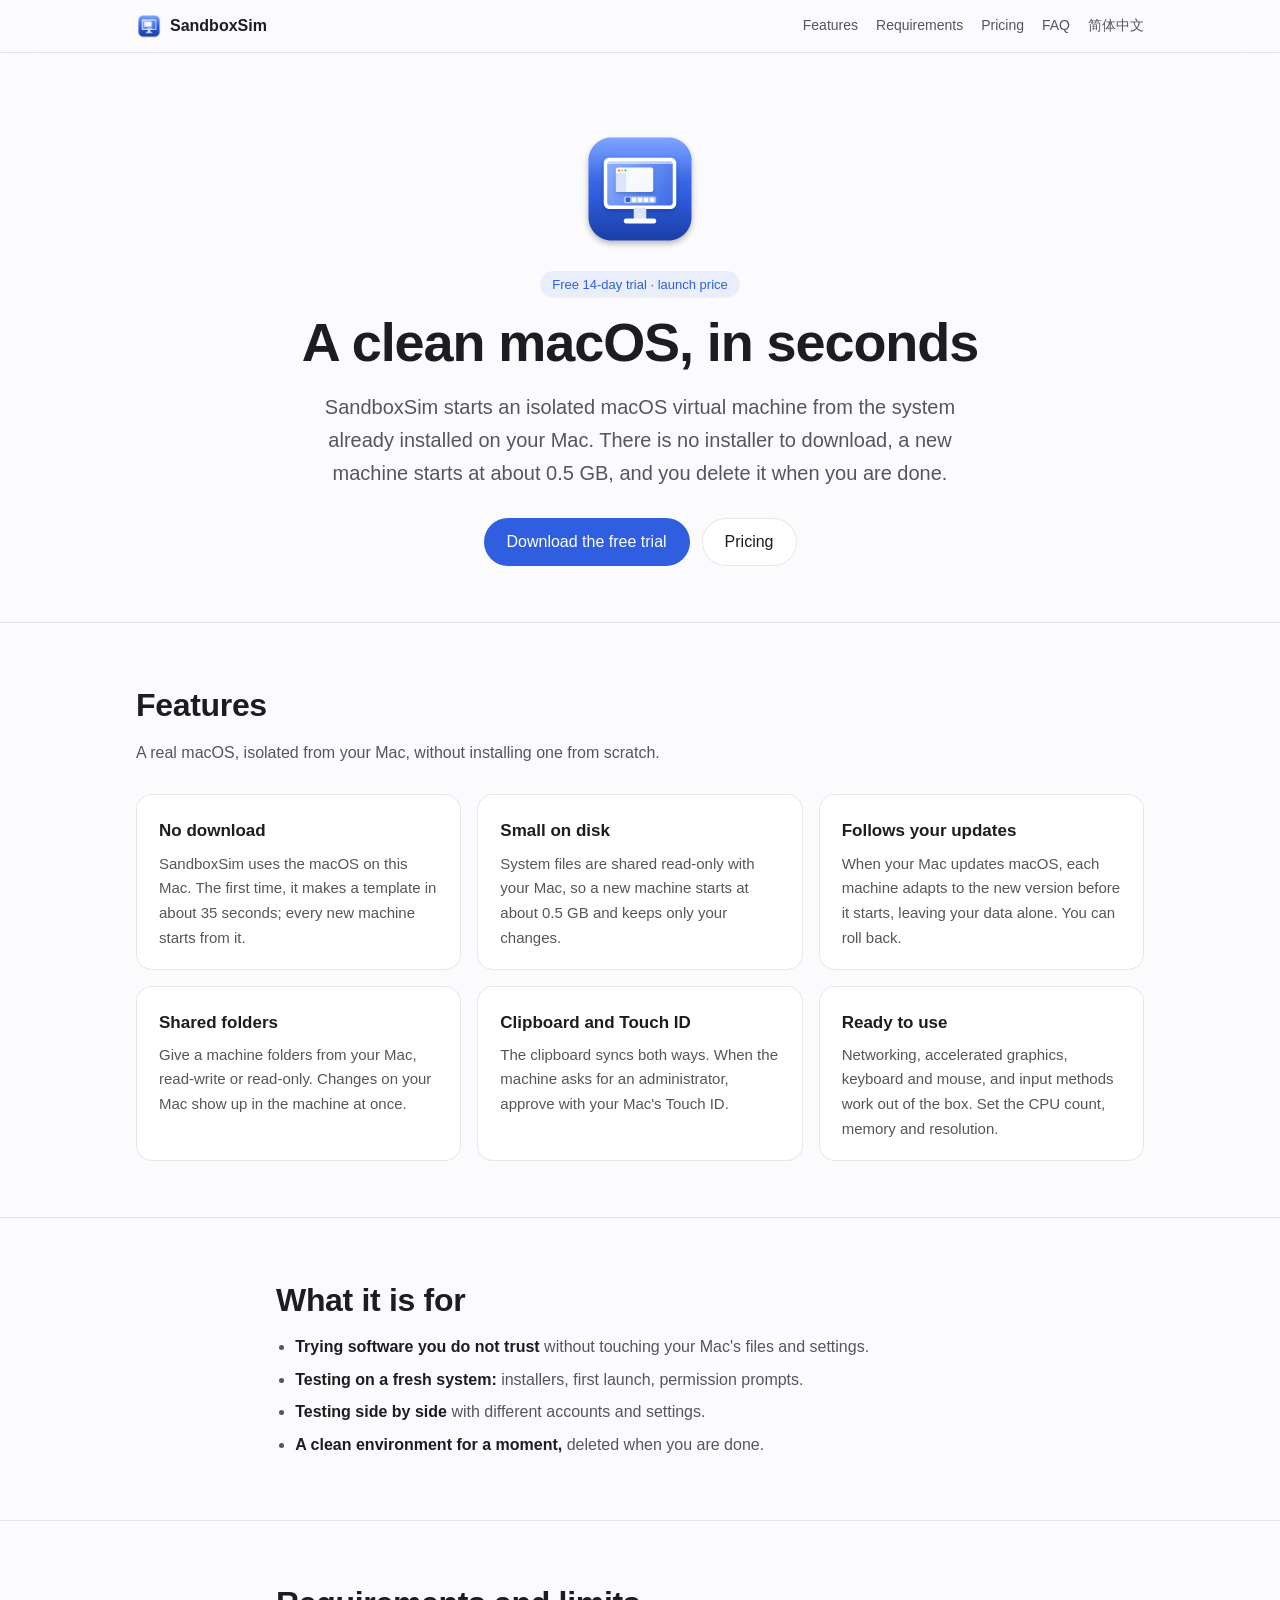
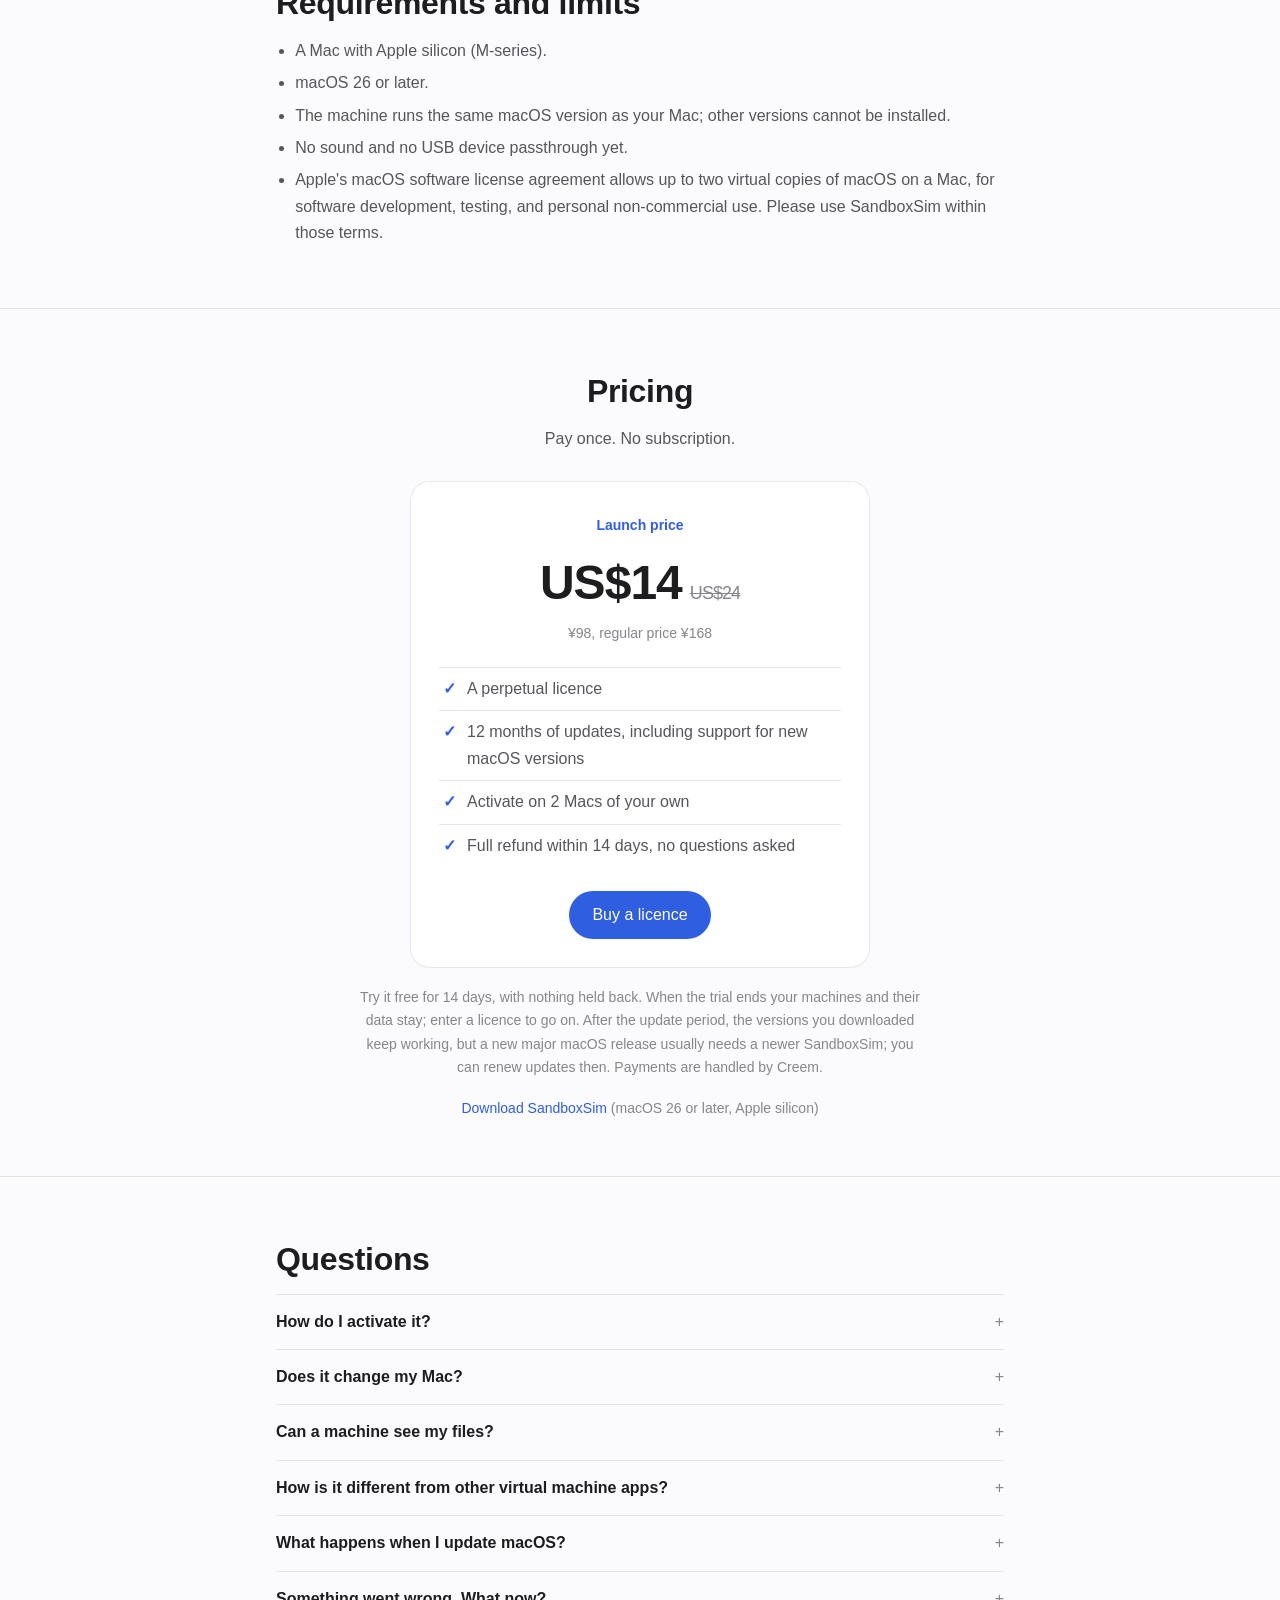
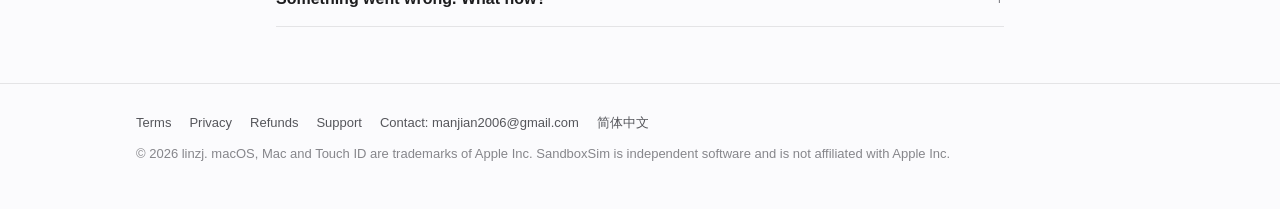
==== en/index.html @ d7f859c6 "Offer the download and the purchase: a 14-day trial, then a licence from Creem" ====
<!doctype html>
<html lang="en">
<head>
<meta charset="utf-8">
<meta name="viewport" content="width=device-width, initial-scale=1">
<title>SandboxSim: a clean macOS in seconds</title>
<meta name="description" content="SandboxSim starts an isolated macOS virtual machine from the system already installed on your Mac. No installer to download; a new machine starts at about 0.5 GB.">
<link rel="icon" href="../favicon.png">
<link rel="alternate" hreflang="zh-Hans" href="../">
<link rel="stylesheet" href="../style.css">
</head>
<body>
<header class="bar">
  <div class="wrap">
    <a class="brand" href="./"><img src="../icon.png" alt="">SandboxSim</a>
    <nav>
      <a class="opt" href="#features">Features</a>
      <a class="opt" href="#requirements">Requirements</a>
      <a href="#pricing">Pricing</a>
      <a class="opt" href="#faq">FAQ</a>
      <a href="../" lang="zh-Hans">简体中文</a>
    </nav>
  </div>
</header>

<main>
<section class="hero wrap">
  <img src="../icon.png" alt="SandboxSim icon">
  <div class="badge">Free 14-day trial · launch price</div>
  <h1>A clean macOS, in seconds</h1>
  <p class="lead">SandboxSim starts an isolated macOS virtual machine from the system already installed on your Mac. There is no installer to download, a new machine starts at about 0.5 GB, and you delete it when you are done.</p>
  <div class="actions">
    <a class="btn primary" href="https://github.com/linzj/sandboxsim-site/releases/latest/download/SandboxSim.dmg">Download the free trial</a>
    <a class="btn ghost" href="#pricing">Pricing</a>
  </div>
</section>

<section class="block" id="features">
  <div class="wrap">
    <h2>Features</h2>
    <p class="sub">A real macOS, isolated from your Mac, without installing one from scratch.</p>
    <div class="grid">
      <div class="card"><h3>No download</h3><p>SandboxSim uses the macOS on this Mac. The first time, it makes a template in about 35 seconds; every new machine starts from it.</p></div>
      <div class="card"><h3>Small on disk</h3><p>System files are shared read-only with your Mac, so a new machine starts at about 0.5 GB and keeps only your changes.</p></div>
      <div class="card"><h3>Follows your updates</h3><p>When your Mac updates macOS, each machine adapts to the new version before it starts, leaving your data alone. You can roll back.</p></div>
      <div class="card"><h3>Shared folders</h3><p>Give a machine folders from your Mac, read-write or read-only. Changes on your Mac show up in the machine at once.</p></div>
      <div class="card"><h3>Clipboard and Touch ID</h3><p>The clipboard syncs both ways. When the machine asks for an administrator, approve with your Mac's Touch ID.</p></div>
      <div class="card"><h3>Ready to use</h3><p>Networking, accelerated graphics, keyboard and mouse, and input methods work out of the box. Set the CPU count, memory and resolution.</p></div>
    </div>
  </div>
</section>

<section class="block" id="uses">
  <div class="wrap narrow">
    <h2>What it is for</h2>
    <ul class="list">
      <li><strong>Trying software you do not trust</strong> without touching your Mac's files and settings.</li>
      <li><strong>Testing on a fresh system:</strong> installers, first launch, permission prompts.</li>
      <li><strong>Testing side by side</strong> with different accounts and settings.</li>
      <li><strong>A clean environment for a moment,</strong> deleted when you are done.</li>
    </ul>
  </div>
</section>

<section class="block" id="requirements">
  <div class="wrap narrow">
    <h2>Requirements and limits</h2>
    <ul class="list">
      <li>A Mac with Apple silicon (M-series).</li>
      <li>macOS 26 or later.</li>
      <li>The machine runs the same macOS version as your Mac; other versions cannot be installed.</li>
      <li>No sound and no USB device passthrough yet.</li>
      <li>Apple's macOS software license agreement allows up to two virtual copies of macOS on a Mac, for software development, testing, and personal non-commercial use. Please use SandboxSim within those terms.</li>
    </ul>
  </div>
</section>

<section class="block" id="pricing">
  <div class="wrap">
    <h2 style="text-align:center">Pricing</h2>
    <p class="sub" style="text-align:center">Pay once. No subscription.</p>
    <div class="price">
      <div class="tag">Launch price</div>
      <p class="amount">US$14<small>US$24</small></p>
      <p class="usd">¥98, regular price ¥168</p>
      <ul>
        <li>A perpetual licence</li>
        <li>12 months of updates, including support for new macOS versions</li>
        <li>Activate on 2 Macs of your own</li>
        <li>Full refund within 14 days, no questions asked</li>
      </ul>
      <a class="btn primary" href="https://www.creem.io/payment/prod_3l0ROLrQxDB8KigCL8UmXV">Buy a licence</a>
    </div>
    <p class="fine">Try it free for 14 days, with nothing held back. When the trial ends your machines and their data stay; enter a licence to go on. After the update period, the versions you downloaded keep working, but a new major macOS release usually needs a newer SandboxSim; you can renew updates then. Payments are handled by Creem.</p>
    <p class="fine"><a href="https://github.com/linzj/sandboxsim-site/releases/latest/download/SandboxSim.dmg">Download SandboxSim</a> (macOS 26 or later, Apple silicon)</p>
  </div>
</section>

<section class="block" id="faq">
  <div class="wrap narrow">
    <h2>Questions</h2>
    <details>
      <summary>How do I activate it?</summary>
      <p>After you pay, the order page and the confirmation email show your licence key. In SandboxSim, choose SandboxSim › 许可证… (Licence), paste the key and click 激活 (Activate). Activation needs the internet once; after that it works offline. A licence activates on 2 Macs of your own; to move it, click 停用这台 Mac (Deactivate this Mac) on the old one.</p>
    </details>
    <details>
      <summary>Does it change my Mac?</summary>
      <p>No. SandboxSim does not modify the system on your Mac and does not ask for an administrator password. Machines live in ~/Library/Application Support/SandboxSim; deleting a machine deletes its files.</p>
    </details>
    <details>
      <summary>Can a machine see my files?</summary>
      <p>No, unless you share a folder with it in its settings. A shared folder can be read-only.</p>
    </details>
    <details>
      <summary>How is it different from other virtual machine apps?</summary>
      <p>A usual macOS virtual machine downloads an installer of more than 10 GB and installs a whole system, tens of GB per machine. SandboxSim reuses your Mac's system, so a machine is ready in seconds and small enough to make and throw away often. The trade-off: it runs only the macOS version your Mac runs.</p>
    </details>
    <details>
      <summary>What happens when I update macOS?</summary>
      <p>Before a machine first starts on the new version, SandboxSim adapts it, without touching your data inside; you can roll back in its settings. A new major macOS release may need an update of SandboxSim first.</p>
    </details>
    <details>
      <summary>Something went wrong. What now?</summary>
      <p>Export a diagnostics report from the app and <a href="https://github.com/linzj/sandboxsim-site/issues">open an issue on GitHub</a>, or write to <a href="mailto:manjian2006@gmail.com">manjian2006@gmail.com</a>, with the report, your Mac model and macOS version. The report is made only when you export it, and you decide whether to send it. For orders and refunds, write rather than post in a public issue.</p>
    </details>
  </div>
</section>
</main>

<footer>
  <div class="wrap">
    <div class="links">
      <a href="../terms.html#en">Terms</a>
      <a href="../privacy.html#en">Privacy</a>
      <a href="../refund.html#en">Refunds</a>
      <a href="https://github.com/linzj/sandboxsim-site/issues">Support</a>
      <a href="mailto:manjian2006@gmail.com">Contact: manjian2006@gmail.com</a>
      <a href="../" lang="zh-Hans">简体中文</a>
    </div>
    <p>© 2026 linzj. macOS, Mac and Touch ID are trademarks of Apple Inc. SandboxSim is independent software and is not affiliated with Apple Inc.</p>
  </div>
</footer>
</body>
</html>
---- style.css ----
:root {
  --brand: #2f5fe0;
  --brand-ink: #ffffff;
  --bg: #fbfbfd;
  --surface: #ffffff;
  --ink: #1d1d1f;
  --ink-2: #55565b;
  --ink-3: #86868b;
  --rule: rgba(0, 0, 0, 0.09);
  --tint: rgba(47, 95, 224, 0.08);
  color-scheme: light;
}
@media (prefers-color-scheme: dark) {
  :root {
    --brand: #6c8fff;
    --brand-ink: #0b1430;
    --bg: #101114;
    --surface: #1a1b1f;
    --ink: #f2f2f5;
    --ink-2: #b4b5bb;
    --ink-3: #85868c;
    --rule: rgba(255, 255, 255, 0.1);
    --tint: rgba(108, 143, 255, 0.12);
    color-scheme: dark;
  }
}

* { box-sizing: border-box; }
html { -webkit-text-size-adjust: 100%; }
body {
  margin: 0;
  background: var(--bg);
  color: var(--ink);
  font: 16px/1.65 -apple-system, BlinkMacSystemFont, "SF Pro Text", "PingFang SC", "Hiragino Sans GB", "Noto Sans SC", "Segoe UI", sans-serif;
}
a { color: var(--brand); text-decoration: none; }
a:hover { text-decoration: underline; }
.wrap { max-width: 1040px; margin: 0 auto; padding: 0 16px; }
.narrow { max-width: 760px; }

/* Top bar */
.bar { position: sticky; top: 0; z-index: 10; background: color-mix(in srgb, var(--bg) 82%, transparent); backdrop-filter: saturate(180%) blur(16px); -webkit-backdrop-filter: saturate(180%) blur(16px); border-bottom: 1px solid var(--rule); }
.bar .wrap { display: flex; align-items: center; gap: 20px; height: 52px; }
.brand { display: flex; align-items: center; gap: 8px; color: var(--ink); font-weight: 600; }
.brand img { width: 26px; height: 26px; }
.bar nav { margin-left: auto; display: flex; gap: 18px; font-size: 14px; }
.bar nav a { color: var(--ink-2); }
@media (max-width: 560px) { .bar nav .opt { display: none; } }

/* Hero */
.hero { text-align: center; padding: 72px 0 56px; }
.hero img { display: block; width: 128px; height: 128px; margin: 0 auto; }
.badge { display: inline-block; margin: 18px 0 0; padding: 3px 12px; border-radius: 999px; background: var(--tint); color: var(--brand); font-size: 13px; font-weight: 500; }
.hero h1 { margin: 14px 0 0; font-size: clamp(32px, 6vw, 54px); line-height: 1.12; letter-spacing: -0.02em; }
.lead { max-width: 640px; margin: 18px auto 0; font-size: clamp(17px, 2.2vw, 20px); color: var(--ink-2); }
.actions { display: flex; justify-content: center; gap: 12px; flex-wrap: wrap; margin-top: 28px; }
.btn { display: inline-block; padding: 10px 22px; border-radius: 999px; font-size: 16px; font-weight: 500; border: 1px solid transparent; }
.btn:hover { text-decoration: none; }
.btn.primary { background: var(--brand); color: var(--brand-ink); }
.btn.ghost { border-color: var(--rule); color: var(--ink); background: var(--surface); }
.btn[aria-disabled="true"] { opacity: 0.55; cursor: default; }

/* Sections */
section.block { padding: 56px 0; border-top: 1px solid var(--rule); }
section.block h2 { margin: 0 0 8px; font-size: clamp(24px, 3.6vw, 32px); letter-spacing: -0.01em; }
.sub { margin: 0 0 28px; color: var(--ink-2); }
.grid { display: grid; grid-template-columns: repeat(auto-fit, minmax(min(280px, 100%), 1fr)); gap: 16px; }
.card { background: var(--surface); border: 1px solid var(--rule); border-radius: 16px; padding: 22px 22px 18px; }
.card h3 { margin: 0 0 6px; font-size: 17px; }
.card p { margin: 0; color: var(--ink-2); font-size: 15px; }
.list { margin: 0; padding-left: 1.2em; color: var(--ink-2); }
.list li { margin: 6px 0; }
.list strong { color: var(--ink); font-weight: 600; }

/* Pricing */
.price { max-width: 460px; margin: 0 auto; text-align: center; background: var(--surface); border: 1px solid var(--rule); border-radius: 20px; padding: 32px 28px 28px; }
.price .tag { color: var(--brand); font-weight: 600; font-size: 14px; }
.price .amount { margin: 6px 0 0; font-size: 48px; font-weight: 700; letter-spacing: -0.02em; }
.price .amount small { font-size: 18px; font-weight: 500; color: var(--ink-3); text-decoration: line-through; margin-left: 8px; }
.price .usd { margin: 0; color: var(--ink-3); font-size: 14px; }
.price ul { text-align: left; margin: 22px 0 24px; padding: 0; list-style: none; }
.price li { padding: 8px 0 8px 28px; border-top: 1px solid var(--rule); position: relative; color: var(--ink-2); }
.price li::before { content: "✓"; position: absolute; left: 4px; color: var(--brand); font-weight: 700; }
.fine { max-width: 560px; margin: 18px auto 0; text-align: center; font-size: 14px; color: var(--ink-3); }

/* FAQ */
details { border-bottom: 1px solid var(--rule); padding: 14px 0; }
details:first-of-type { border-top: 1px solid var(--rule); }
summary { cursor: pointer; font-weight: 600; list-style: none; }
summary::-webkit-details-marker { display: none; }
summary::after { content: "+"; float: right; color: var(--ink-3); font-weight: 400; }
details[open] summary::after { content: "−"; }
details p { margin: 10px 0 0; color: var(--ink-2); }

/* Legal pages */
.doc { padding-top: 48px; padding-bottom: 64px; }
.doc h1 { font-size: clamp(28px, 4.4vw, 38px); margin: 0 0 4px; letter-spacing: -0.01em; }
.doc .meta { color: var(--ink-3); font-size: 14px; margin: 0 0 8px; }
.doc .switch { font-size: 14px; margin: 0 0 32px; }
.doc h2 { font-size: 20px; margin: 32px 0 8px; }
.doc p, .doc li { color: var(--ink-2); }
.doc .lang + .lang { margin-top: 64px; padding-top: 32px; border-top: 1px solid var(--rule); }

/* Footer */
footer { border-top: 1px solid var(--rule); padding: 28px 0 40px; font-size: 13px; color: var(--ink-3); }
footer .links { display: flex; flex-wrap: wrap; gap: 8px 18px; margin-bottom: 10px; }
footer .links a { color: var(--ink-2); }
footer p { margin: 4px 0; }
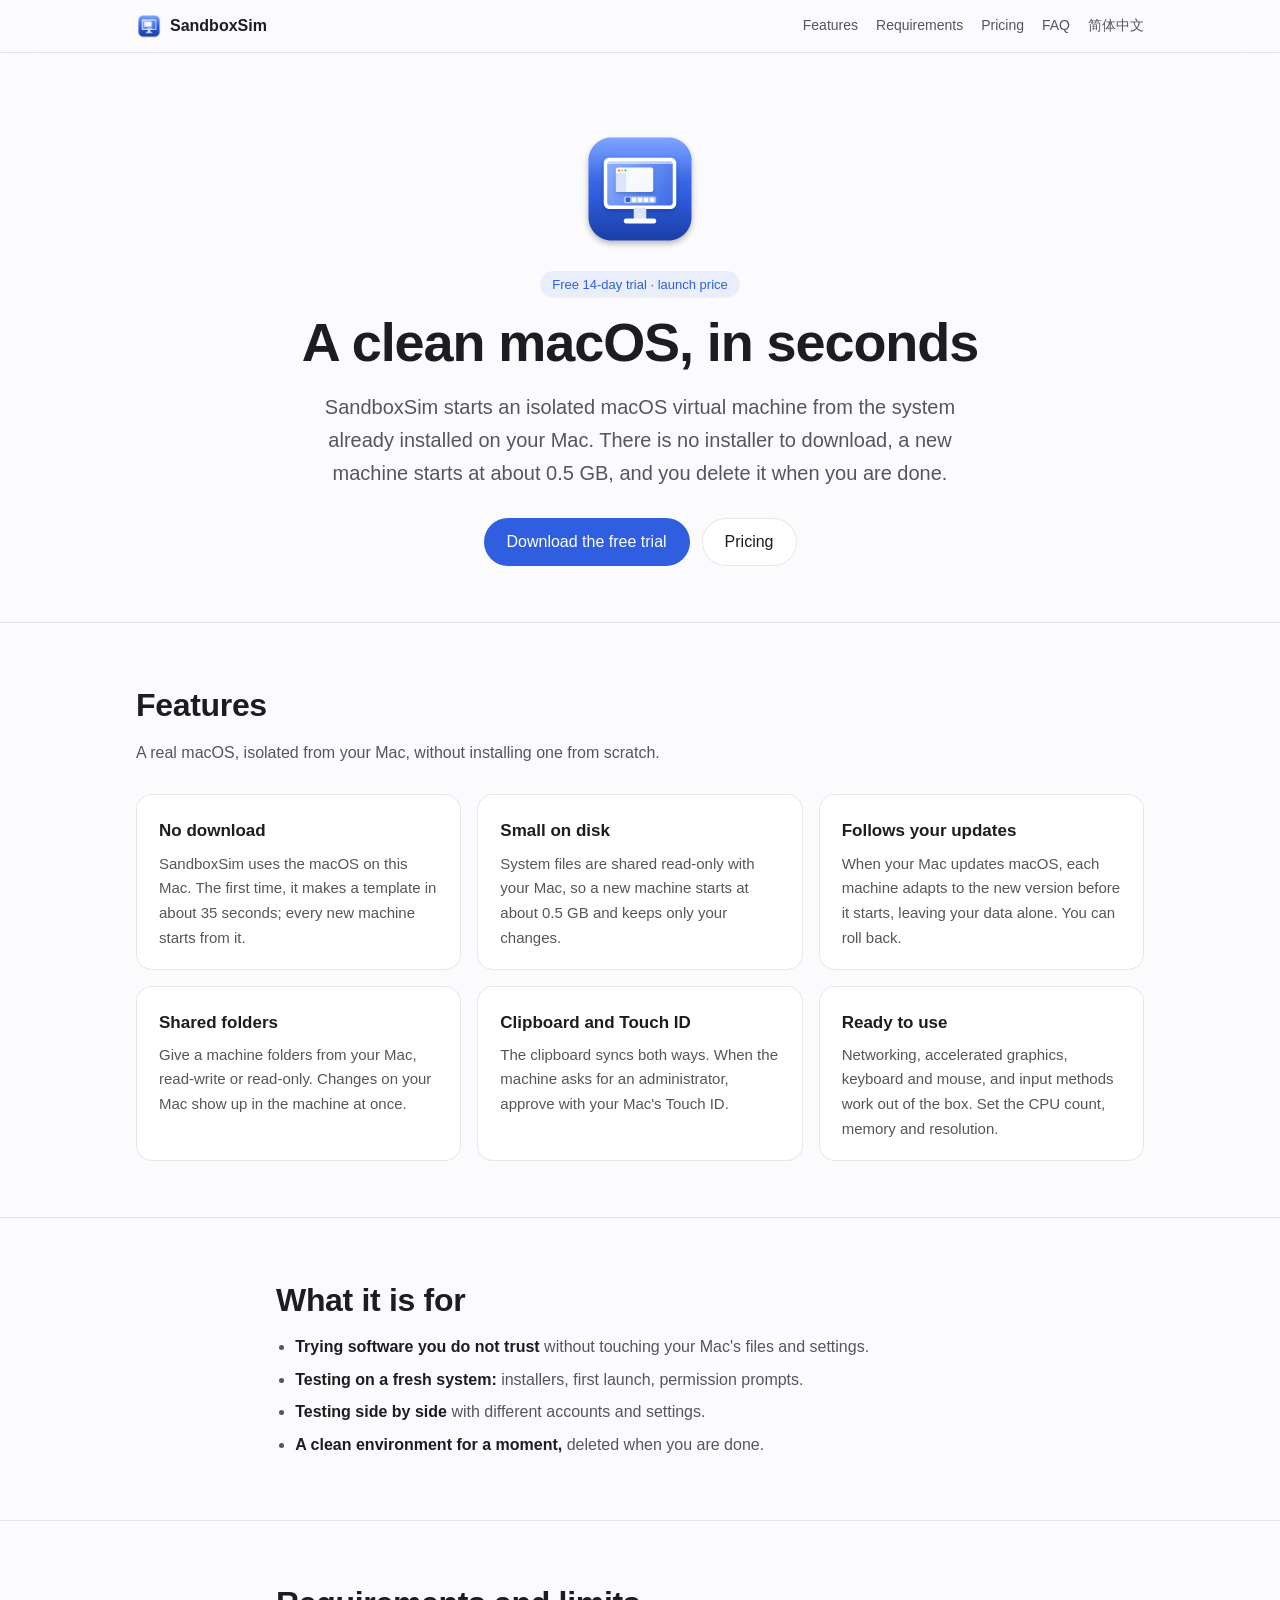
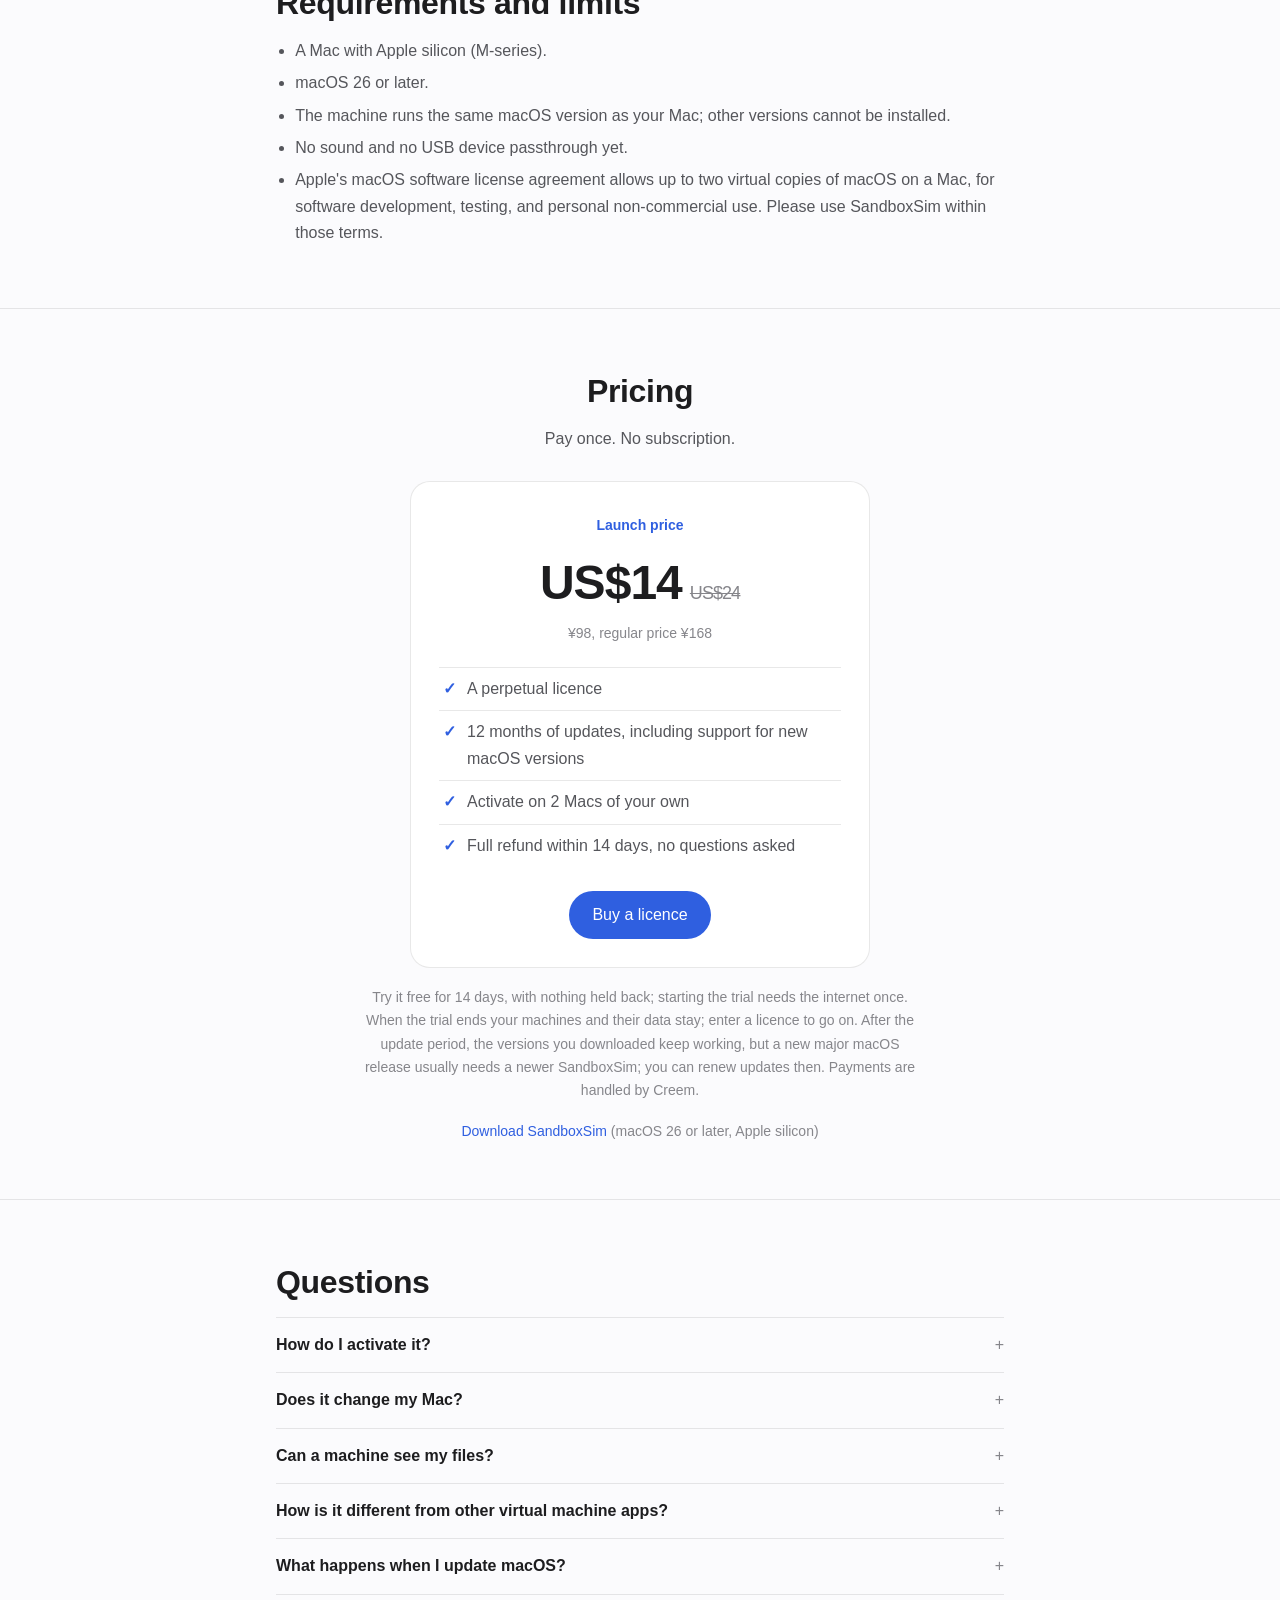
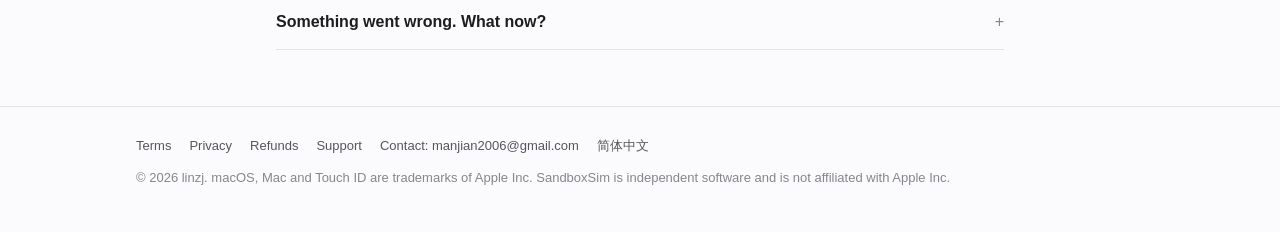
==== commit 6dd82d94: "The trial registers once, and licences are checked daily, offline for up to 7 days" ====
--- a/en/index.html
+++ b/en/index.html
@@ -91,7 +91,7 @@
       </ul>
       <a class="btn primary" href="https://www.creem.io/payment/prod_3l0ROLrQxDB8KigCL8UmXV">Buy a licence</a>
     </div>
-    <p class="fine">Try it free for 14 days, with nothing held back. When the trial ends your machines and their data stay; enter a licence to go on. After the update period, the versions you downloaded keep working, but a new major macOS release usually needs a newer SandboxSim; you can renew updates then. Payments are handled by Creem.</p>
+    <p class="fine">Try it free for 14 days, with nothing held back; starting the trial needs the internet once. When the trial ends your machines and their data stay; enter a licence to go on. After the update period, the versions you downloaded keep working, but a new major macOS release usually needs a newer SandboxSim; you can renew updates then. Payments are handled by Creem.</p>
     <p class="fine"><a href="https://github.com/linzj/sandboxsim-site/releases/latest/download/SandboxSim.dmg">Download SandboxSim</a> (macOS 26 or later, Apple silicon)</p>
   </div>
 </section>
@@ -101,7 +101,7 @@
     <h2>Questions</h2>
     <details>
       <summary>How do I activate it?</summary>
-      <p>After you pay, the order page and the confirmation email show your licence key. In SandboxSim, choose SandboxSim › 许可证… (Licence), paste the key and click 激活 (Activate). Activation needs the internet once; after that it works offline. A licence activates on 2 Macs of your own; to move it, click 停用这台 Mac (Deactivate this Mac) on the old one.</p>
+      <p>After you pay, the order page and the confirmation email show your licence key. In SandboxSim, choose SandboxSim › 许可证… (Licence), paste the key and click 激活 (Activate). Activation needs the internet; after that the app checks once a day and works offline for up to 7 days. A licence activates on 2 Macs of your own; to move it, click 停用这台 Mac (Deactivate this Mac) on the old one.</p>
     </details>
     <details>
       <summary>Does it change my Mac?</summary>
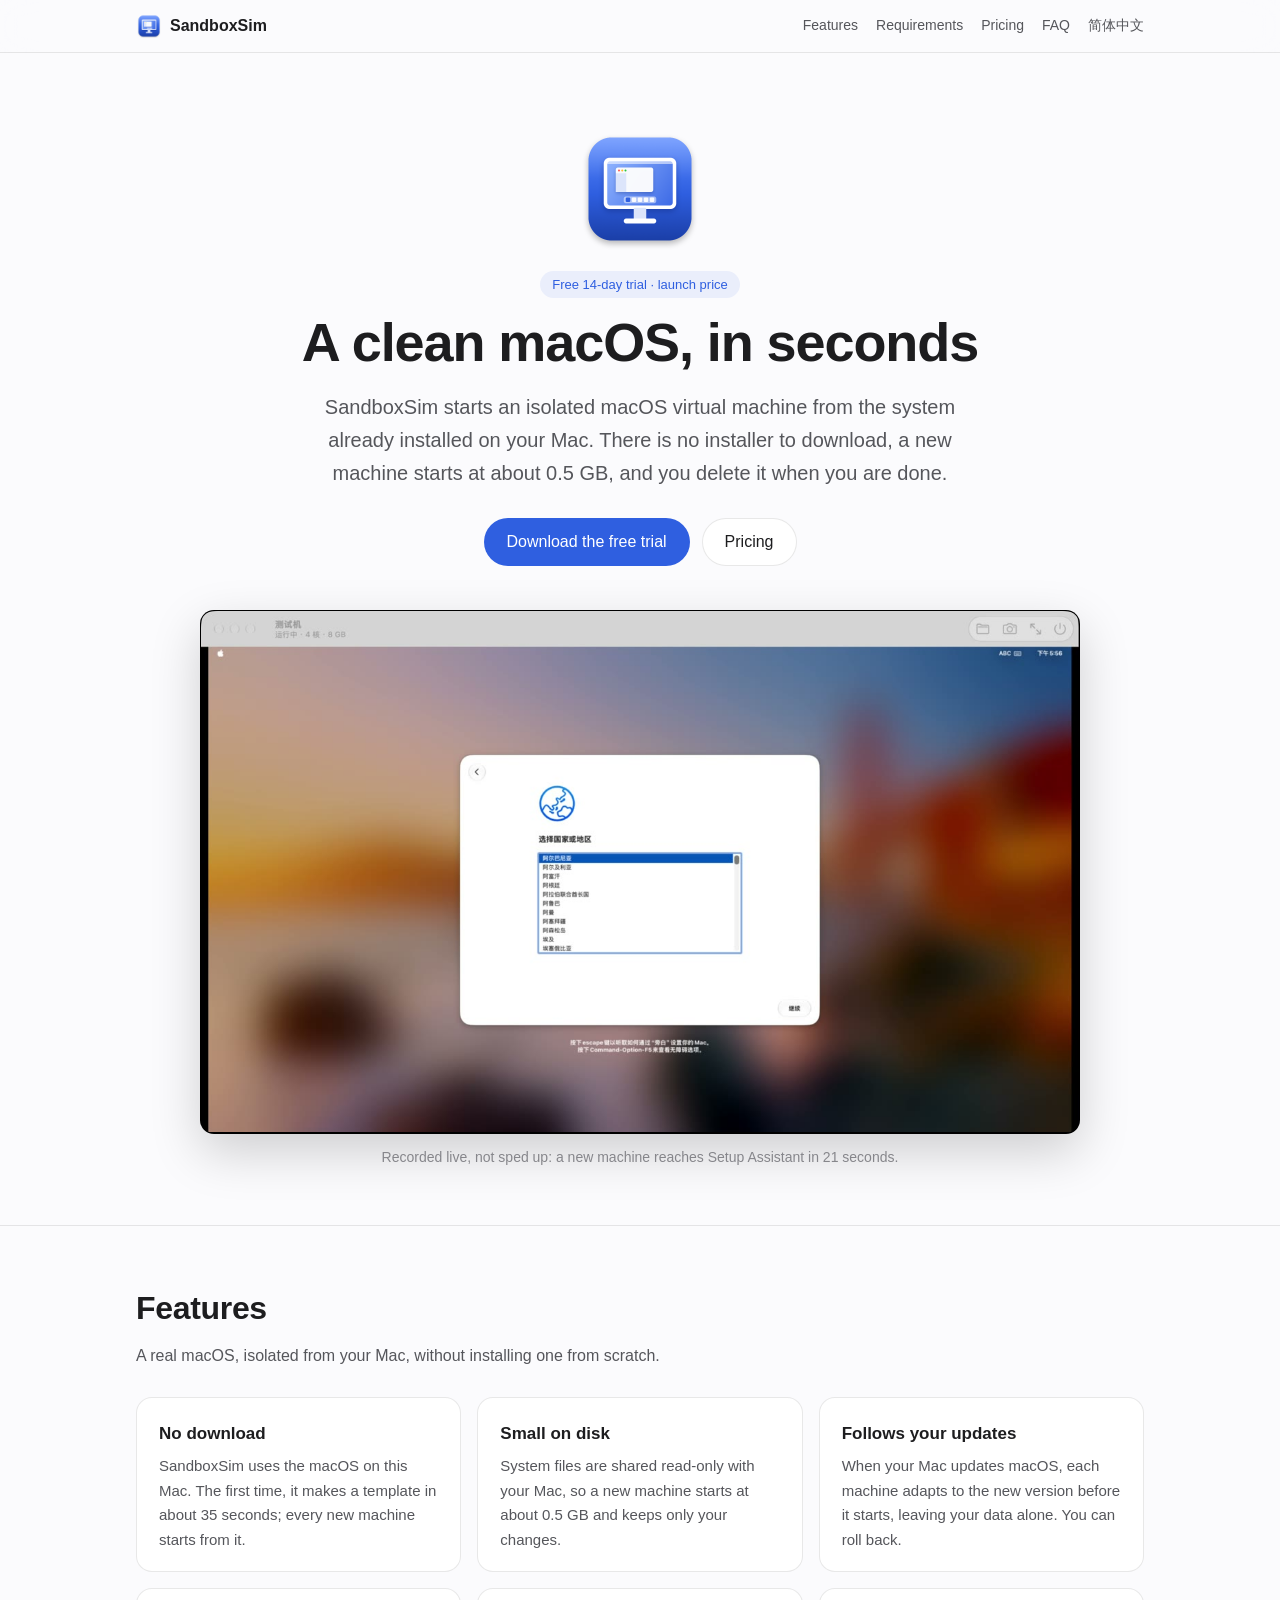
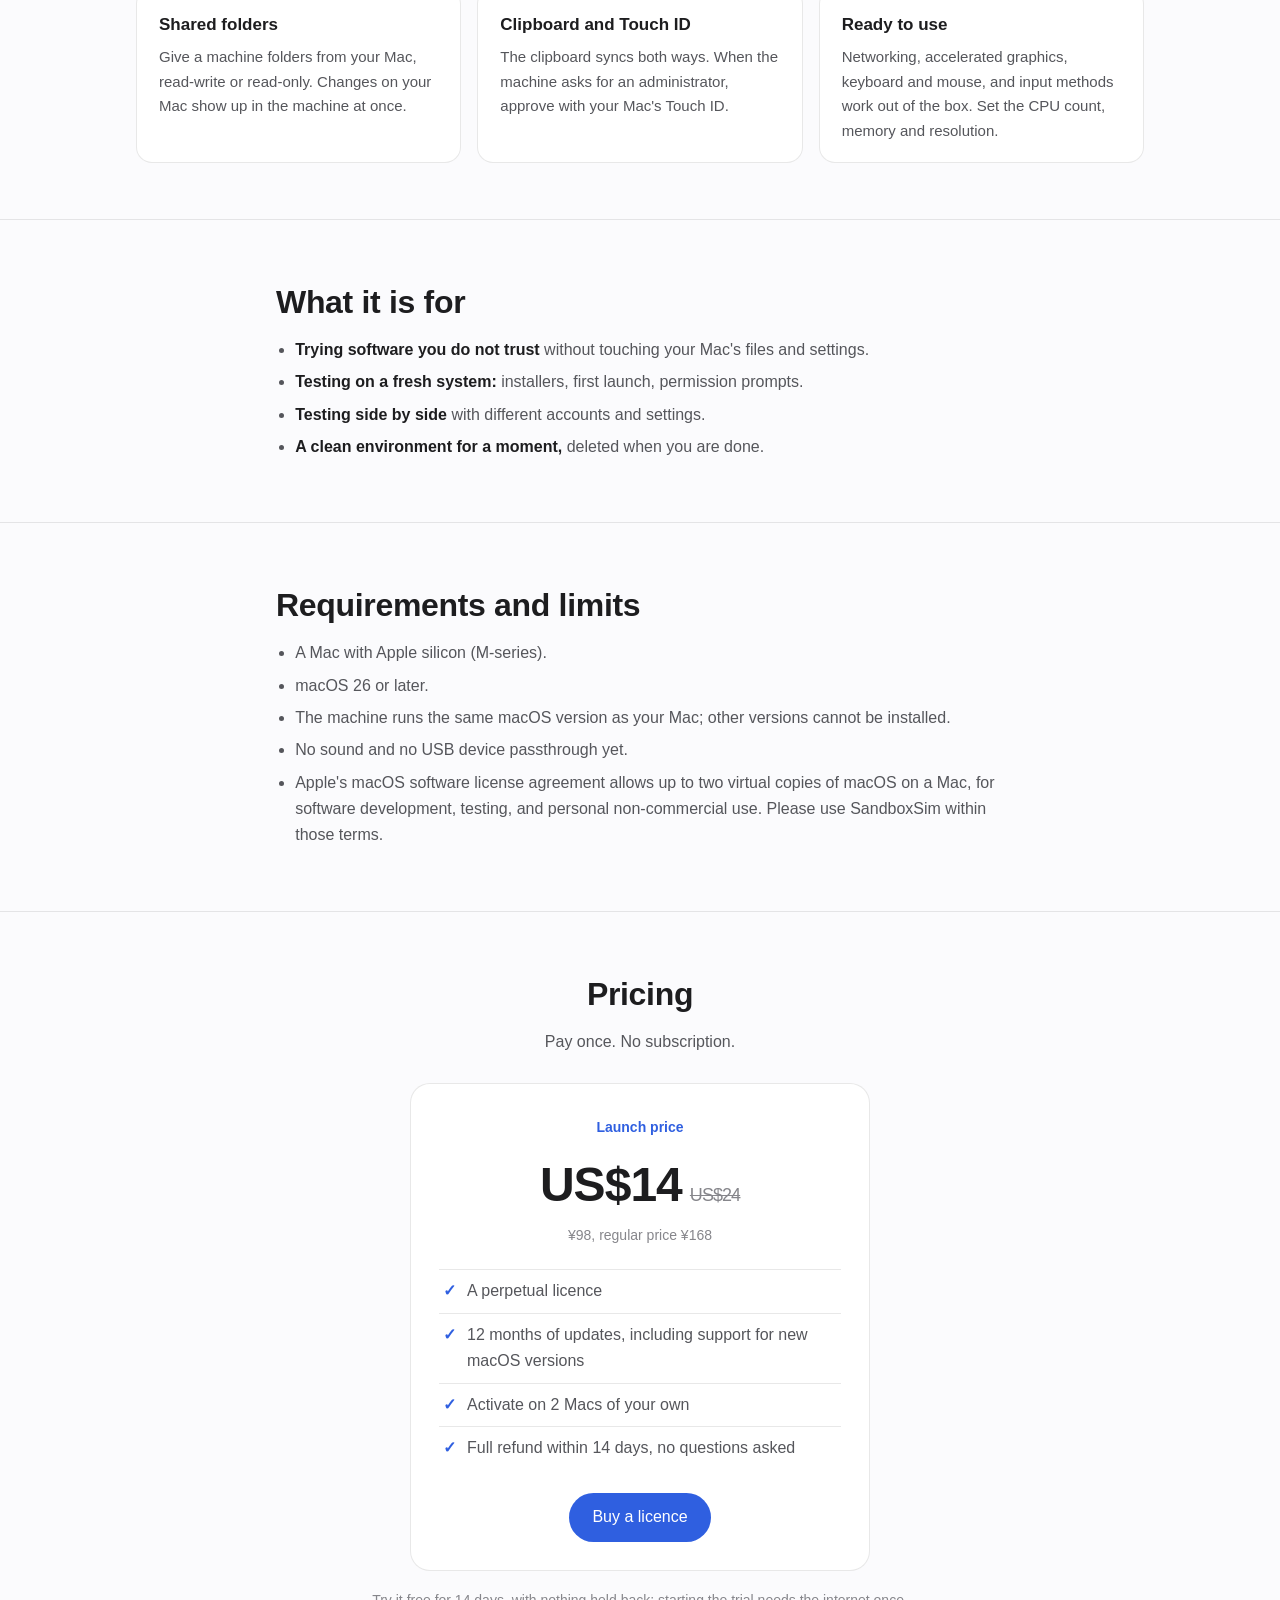
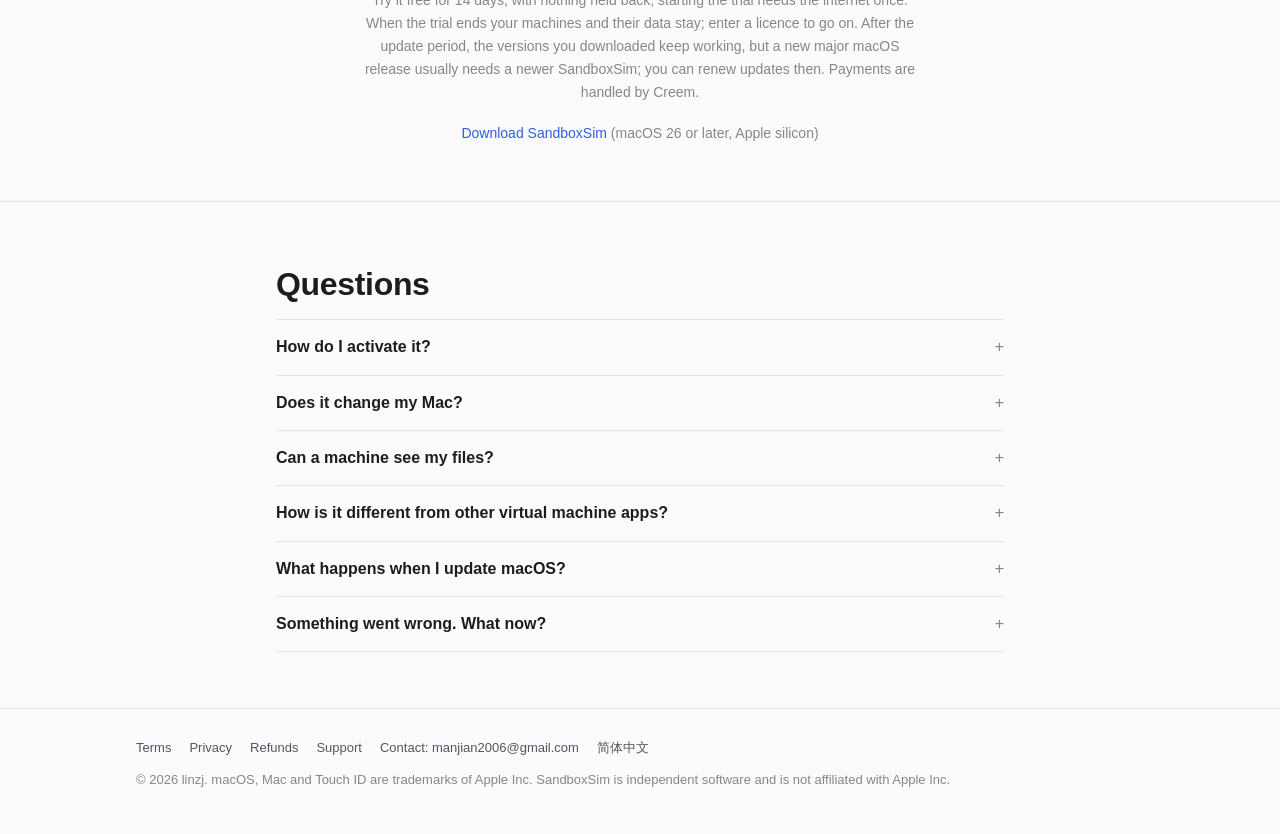
==== commit ecfa6d5c: "Show the 0.14 demo on the home pages: a new machine reaches Setup Assistant in 21 s" ====
--- a/en/index.html
+++ b/en/index.html
@@ -33,6 +33,10 @@
     <a class="btn primary" href="https://github.com/linzj/sandboxsim-site/releases/latest/download/SandboxSim.dmg">Download the free trial</a>
     <a class="btn ghost" href="#pricing">Pricing</a>
   </div>
+  <figure class="demo">
+    <video src="../demo.mp4" poster="../demo-poster.jpg" width="1280" height="760" autoplay muted loop playsinline preload="metadata" aria-label="A new machine, from its window opening to Setup Assistant, recorded live"></video>
+    <figcaption>Recorded live, not sped up: a new machine reaches Setup Assistant in 21 seconds.</figcaption>
+  </figure>
 </section>
 
 <section class="block" id="features">
@@ -121,7 +125,7 @@
     </details>
     <details>
       <summary>Something went wrong. What now?</summary>
-      <p>Export a diagnostics report from the app and <a href="https://github.com/linzj/sandboxsim-site/issues">open an issue on GitHub</a>, or write to <a href="mailto:manjian2006@gmail.com">manjian2006@gmail.com</a>, with the report, your Mac model and macOS version. The report is made only when you export it, and you decide whether to send it. For orders and refunds, write rather than post in a public issue.</p>
+      <p>Export a diagnostics report from the app and <a href="https://github.com/linzj/sandboxsim-site/issues">open an issue on GitHub</a> with the report, your Mac model and macOS version. The report is made only when you export it, and you decide whether to send it. For orders and refunds, follow the <a href="../refund.html#en">refund policy</a> rather than posting in a public issue.</p>
     </details>
   </div>
 </section>
@@ -140,5 +144,10 @@
     <p>© 2026 linzj. macOS, Mac and Touch ID are trademarks of Apple Inc. SandboxSim is independent software and is not affiliated with Apple Inc.</p>
   </div>
 </footer>
+<script>
+if (matchMedia("(prefers-reduced-motion: reduce)").matches) {
+  for (const v of document.querySelectorAll(".demo video")) { v.removeAttribute("autoplay"); v.pause(); v.controls = true; }
+}
+</script>
 </body>
 </html>
--- a/style.css
+++ b/style.css
@@ -59,6 +59,9 @@
 .btn.primary { background: var(--brand); color: var(--brand-ink); }
 .btn.ghost { border-color: var(--rule); color: var(--ink); background: var(--surface); }
 .btn[aria-disabled="true"] { opacity: 0.55; cursor: default; }
+.demo { max-width: 880px; margin: 44px auto 0; }
+.demo video { display: block; width: 100%; height: auto; border-radius: 14px; border: 1px solid var(--rule); background: #000; box-shadow: 0 18px 50px rgba(0, 0, 0, 0.18); }
+.demo figcaption { margin-top: 12px; font-size: 14px; color: var(--ink-3); }
 
 /* Sections */
 section.block { padding: 56px 0; border-top: 1px solid var(--rule); }
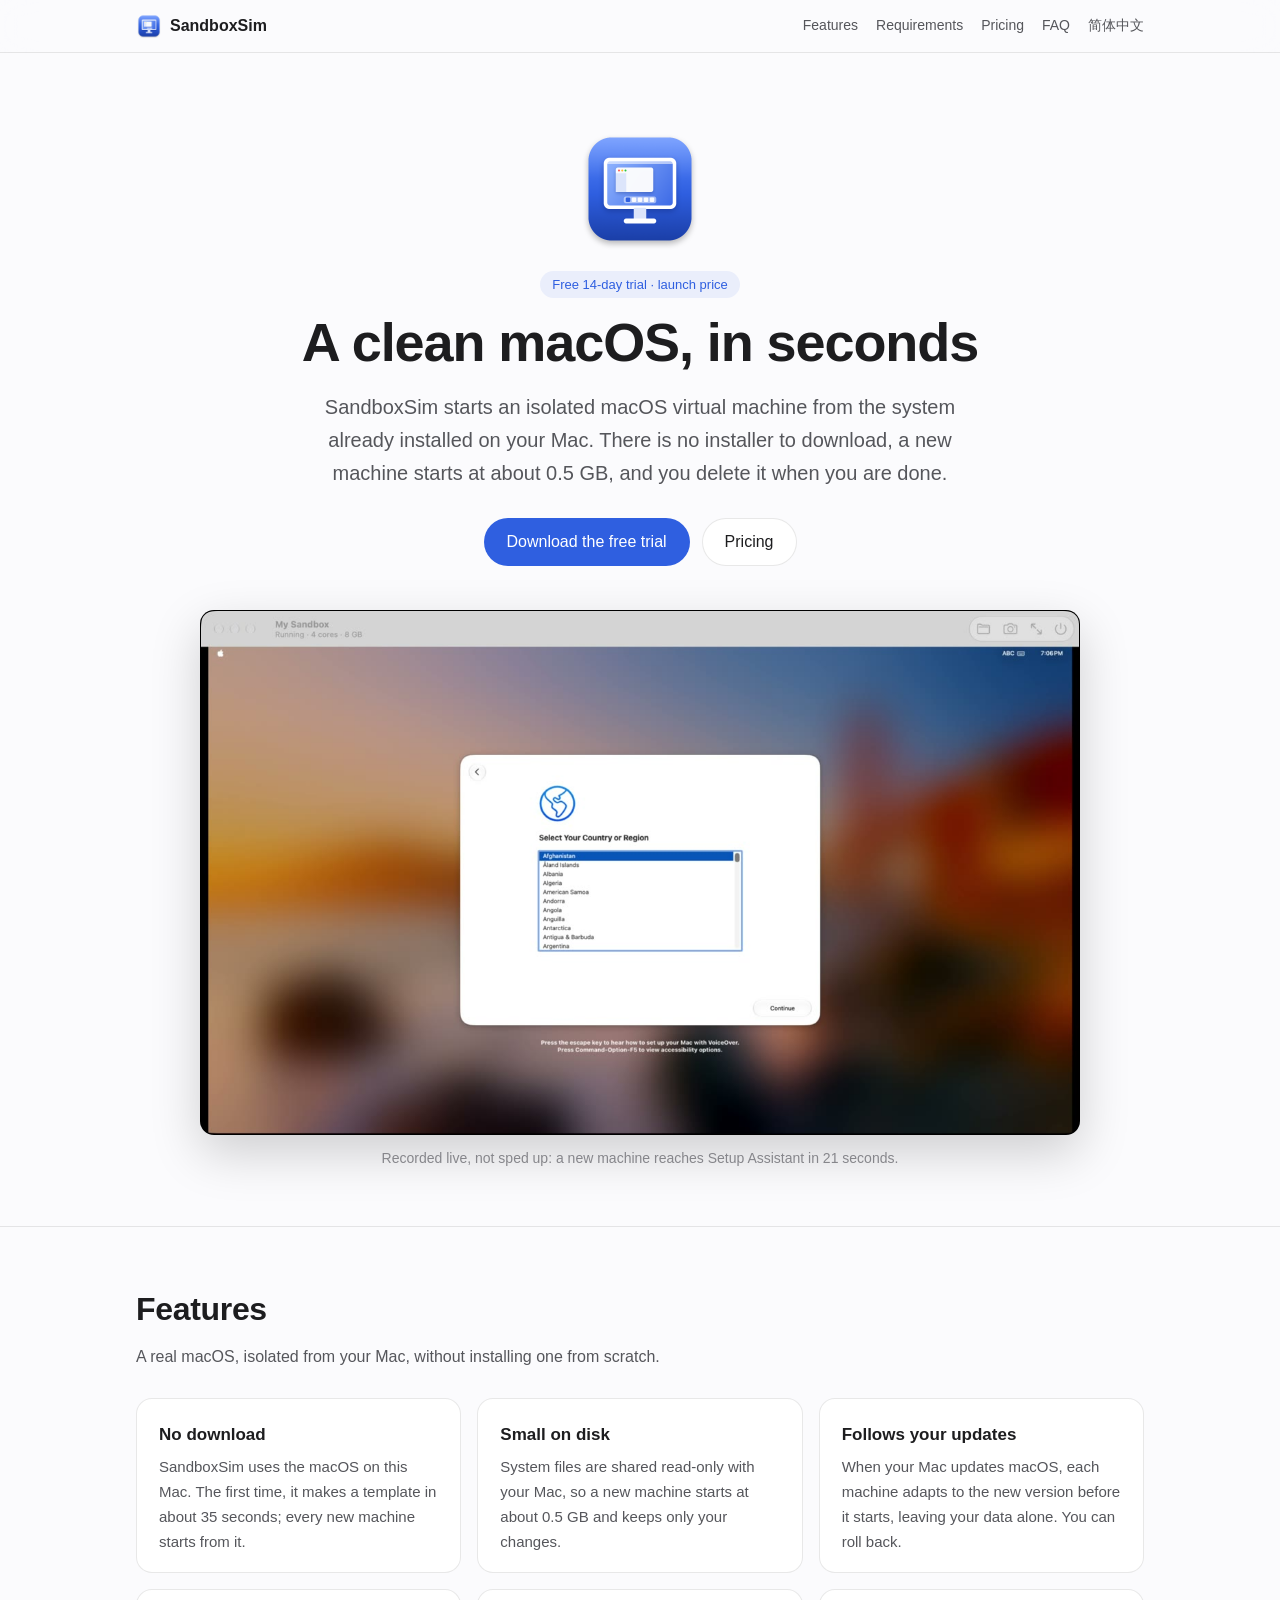
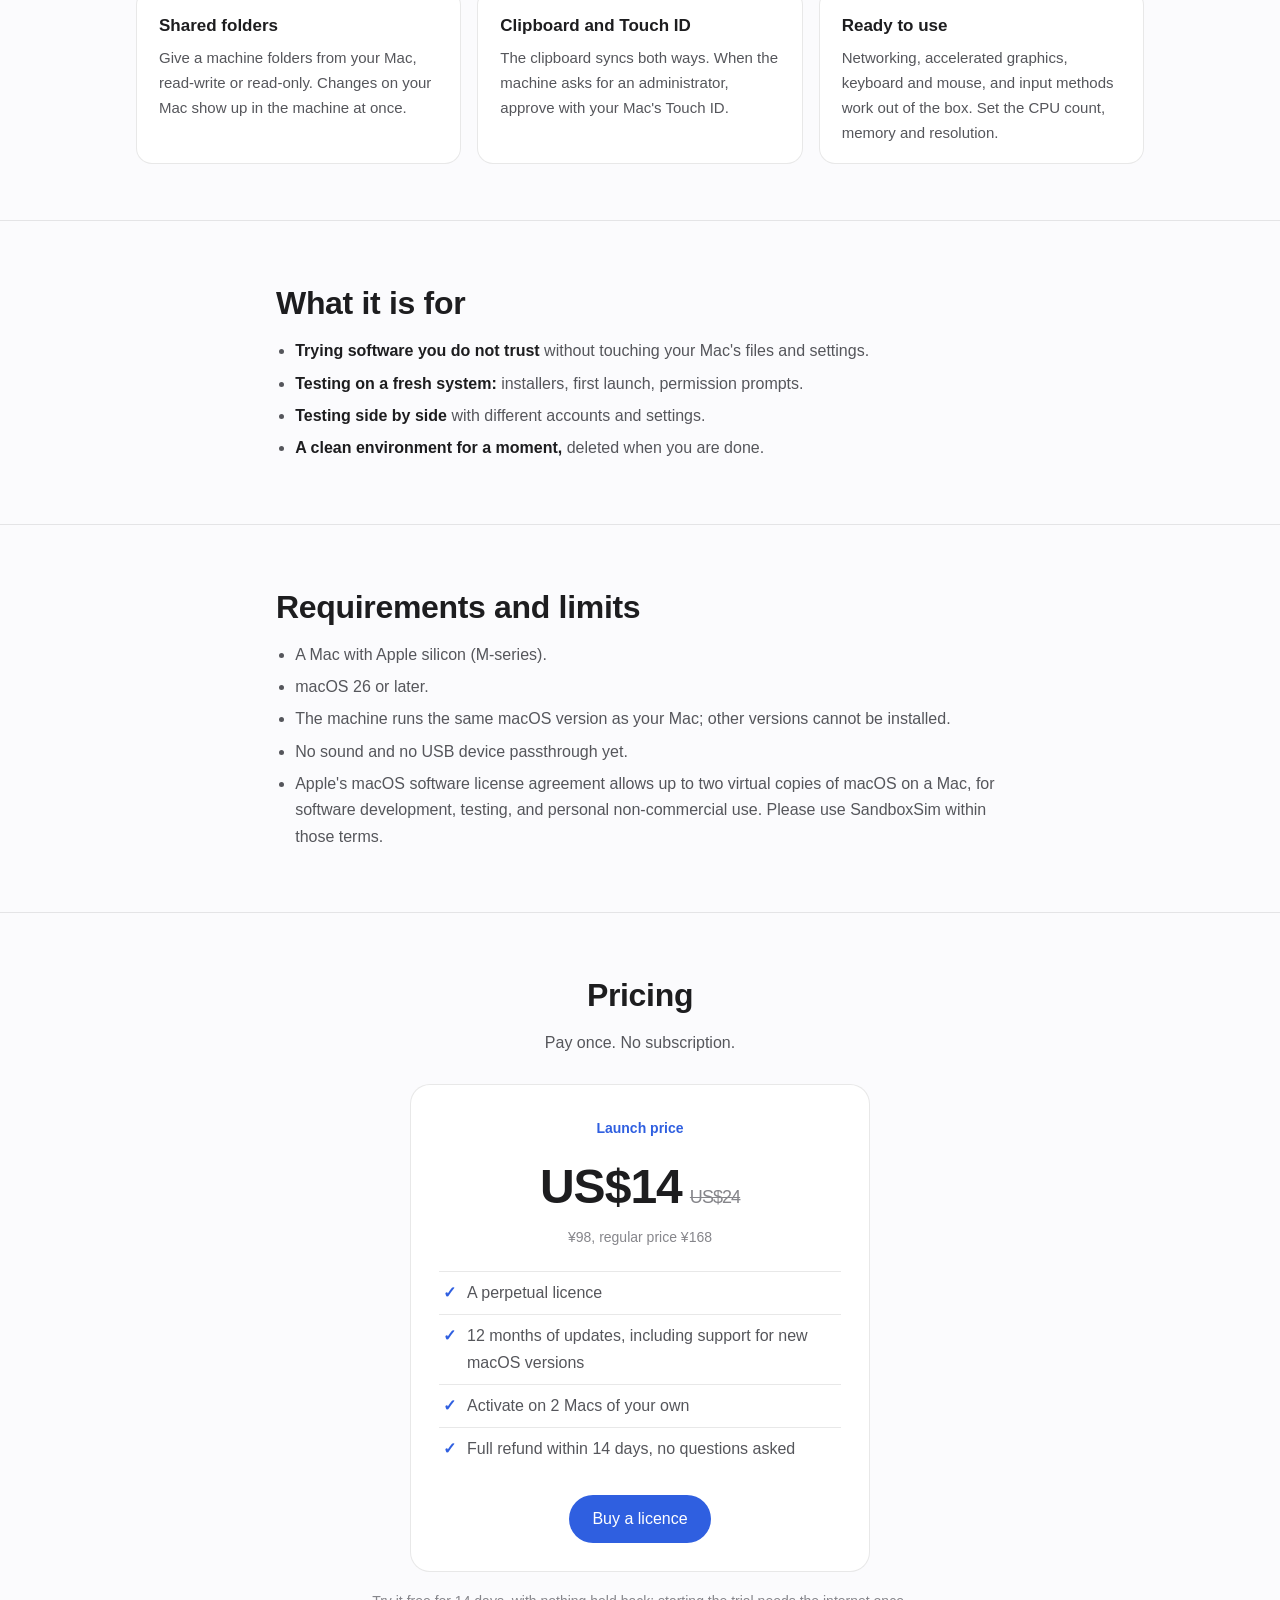
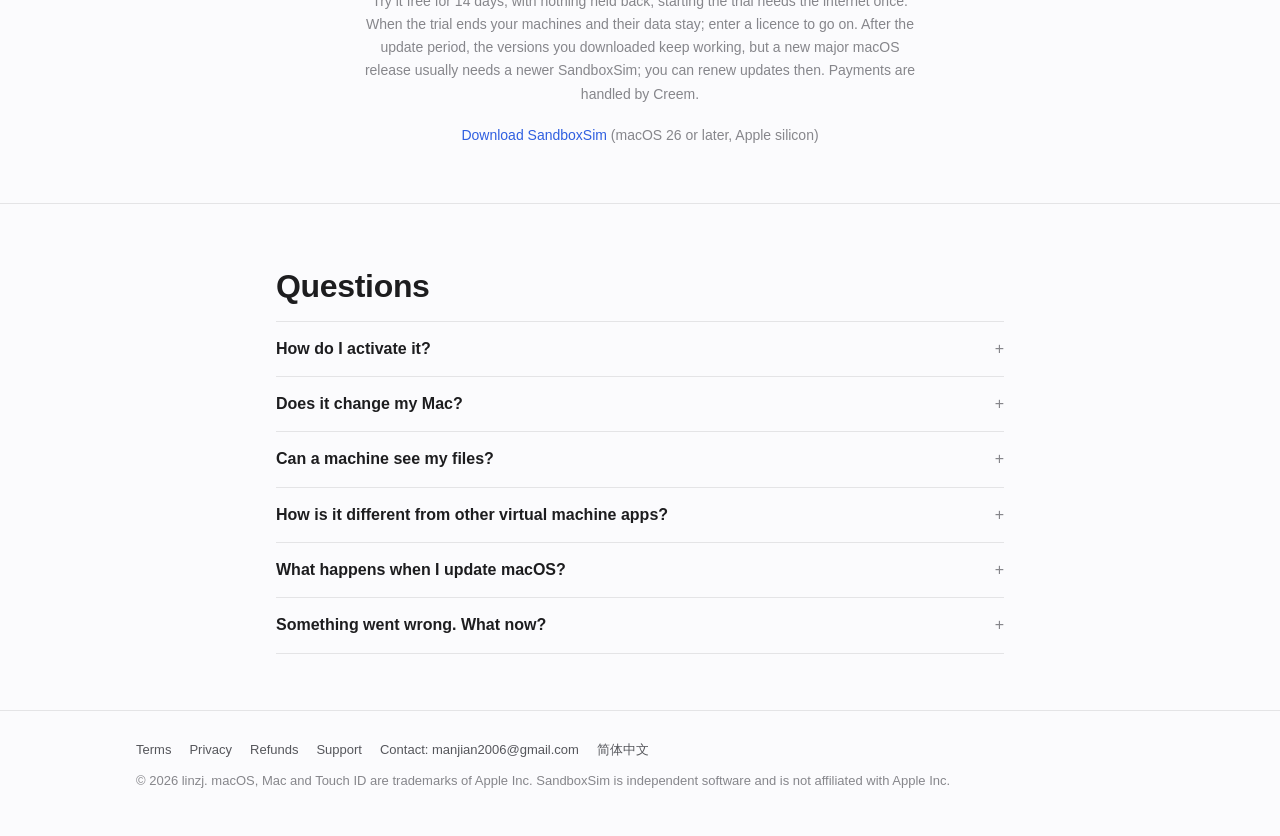
==== commit 7a0b85db: "The English page shows the English demo: the app and the guest in English (0.15)" ====
--- a/en/index.html
+++ b/en/index.html
@@ -34,7 +34,7 @@
     <a class="btn ghost" href="#pricing">Pricing</a>
   </div>
   <figure class="demo">
-    <video src="../demo.mp4" poster="../demo-poster.jpg" width="1280" height="760" autoplay muted loop playsinline preload="metadata" aria-label="A new machine, from its window opening to Setup Assistant, recorded live"></video>
+    <video src="demo.mp4" poster="demo-poster.jpg" width="1280" height="762" autoplay muted loop playsinline preload="metadata" aria-label="A new machine, from its window opening to Setup Assistant, recorded live"></video>
     <figcaption>Recorded live, not sped up: a new machine reaches Setup Assistant in 21 seconds.</figcaption>
   </figure>
 </section>
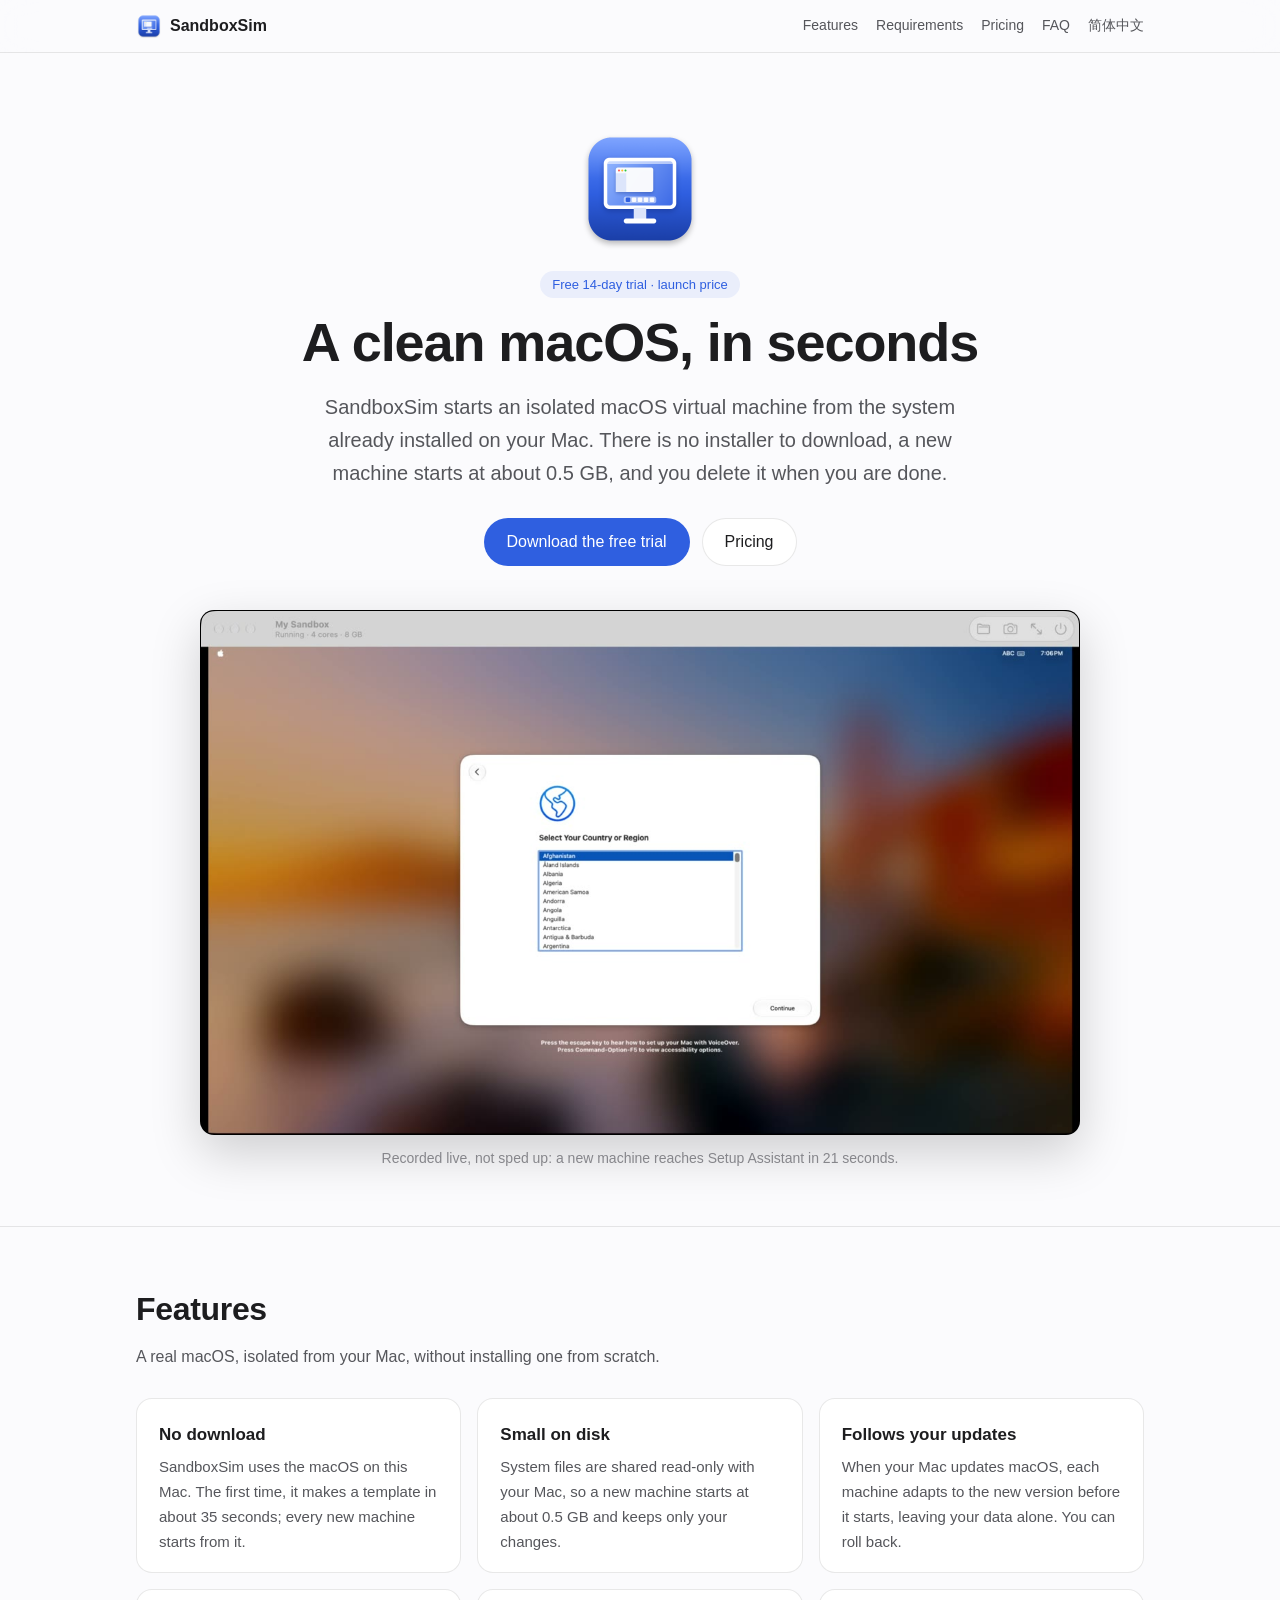
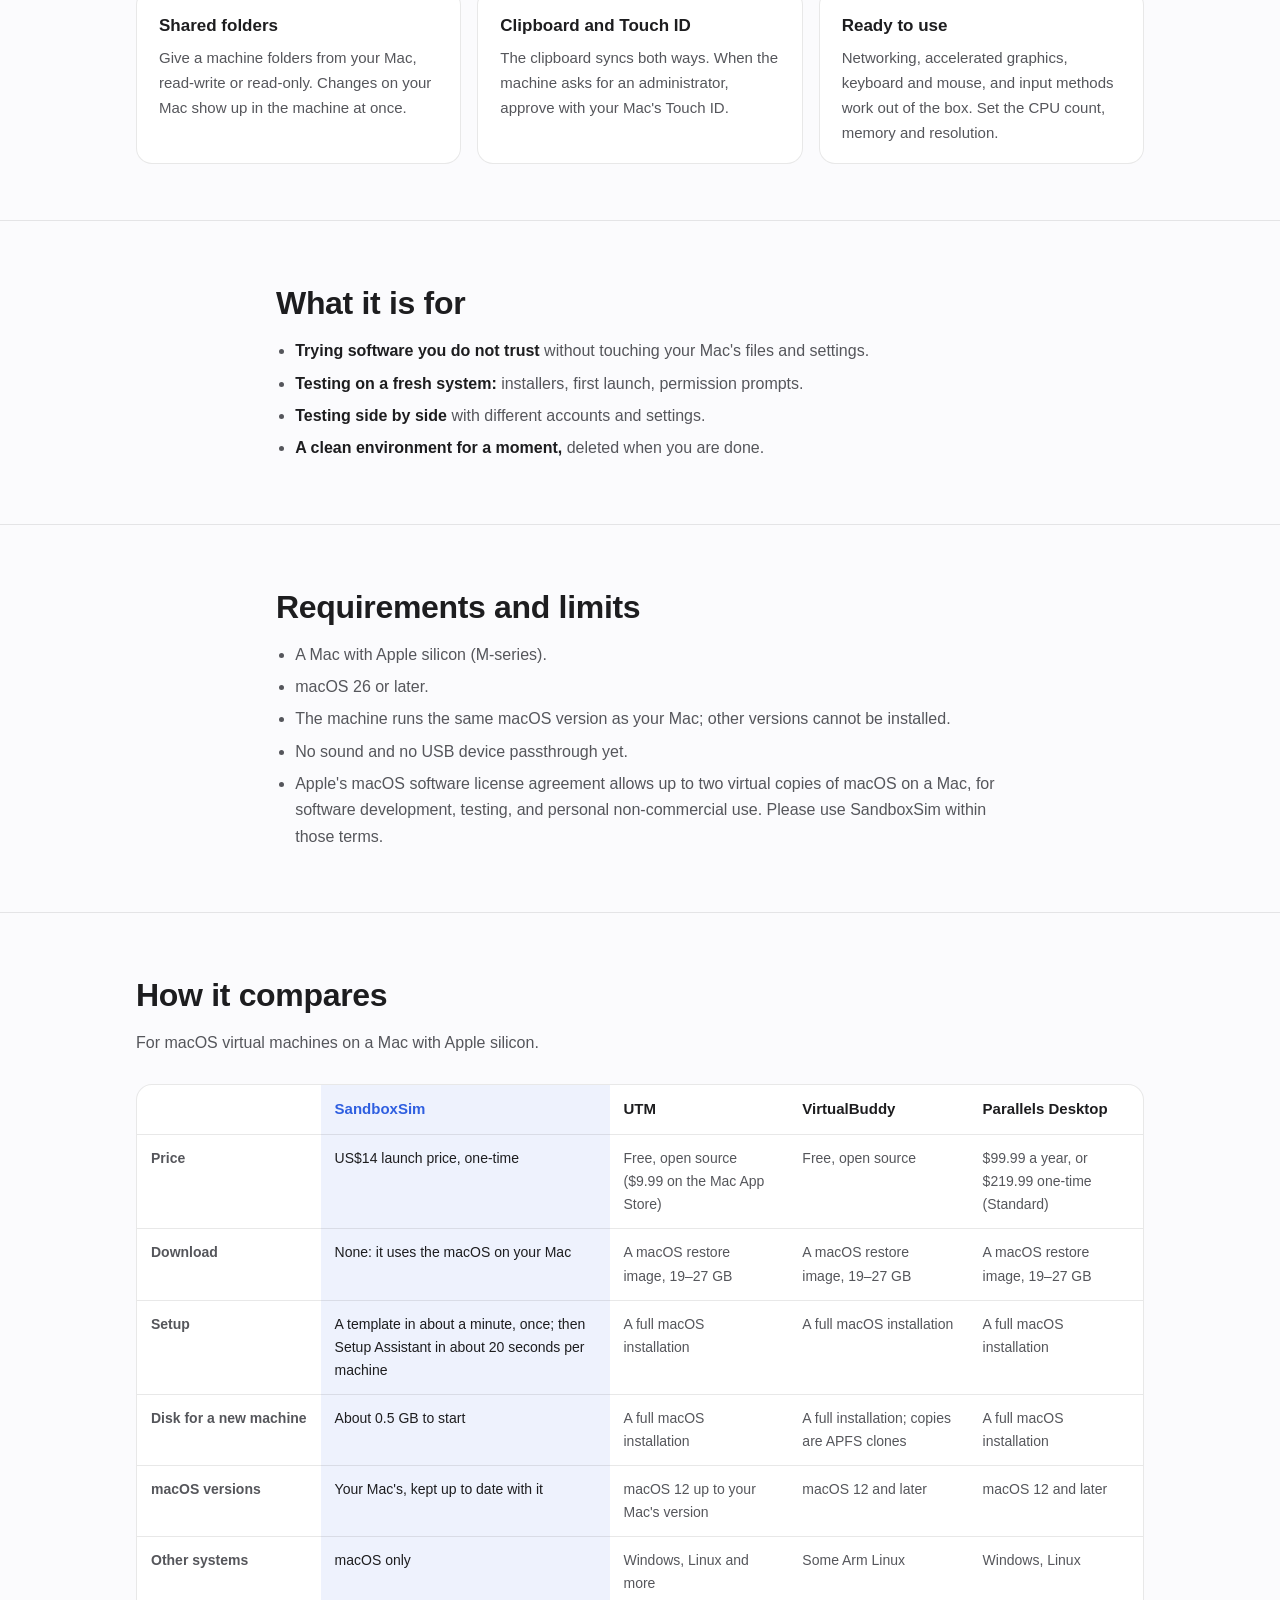
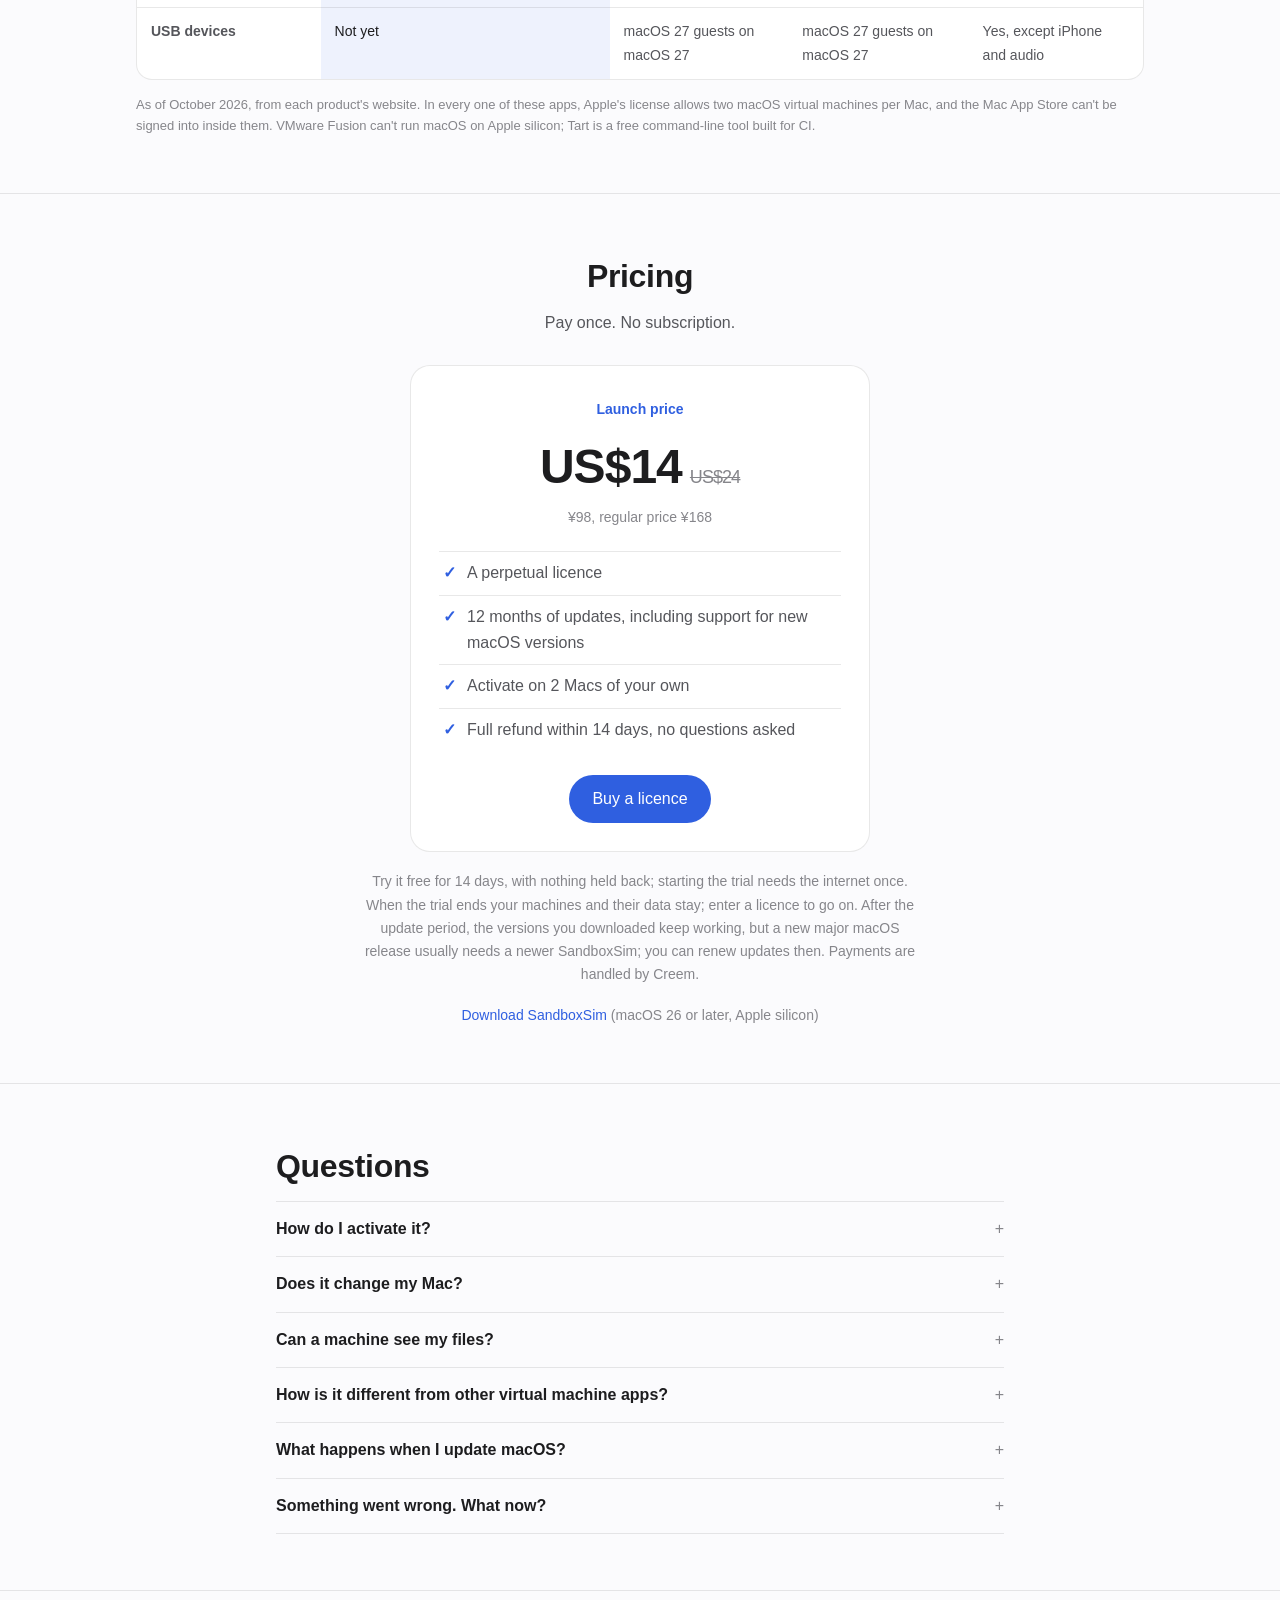
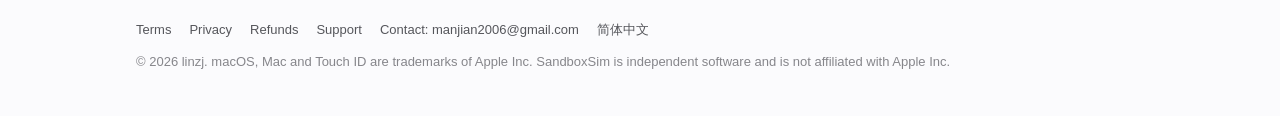
==== commit 94f4f7cc: "Compare SandboxSim with UTM, VirtualBuddy and Parallels on both home pages" ====
--- a/en/index.html
+++ b/en/index.html
@@ -79,6 +79,30 @@
   </div>
 </section>
 
+<section class="block" id="compare">
+  <div class="wrap">
+    <h2>How it compares</h2>
+    <p class="sub">For macOS virtual machines on a Mac with Apple silicon.</p>
+    <div class="compare">
+      <table>
+        <thead>
+          <tr><th></th><th class="us">SandboxSim</th><th>UTM</th><th>VirtualBuddy</th><th>Parallels Desktop</th></tr>
+        </thead>
+        <tbody>
+          <tr><th>Price</th><td class="us">US$14 launch price, one-time</td><td>Free, open source ($9.99 on the Mac App Store)</td><td>Free, open source</td><td>$99.99 a year, or $219.99 one-time (Standard)</td></tr>
+          <tr><th>Download</th><td class="us">None: it uses the macOS on your Mac</td><td>A macOS restore image, 19–27 GB</td><td>A macOS restore image, 19–27 GB</td><td>A macOS restore image, 19–27 GB</td></tr>
+          <tr><th>Setup</th><td class="us">A template in about a minute, once; then Setup Assistant in about 20 seconds per machine</td><td>A full macOS installation</td><td>A full macOS installation</td><td>A full macOS installation</td></tr>
+          <tr><th>Disk for a new machine</th><td class="us">About 0.5 GB to start</td><td>A full macOS installation</td><td>A full installation; copies are APFS clones</td><td>A full macOS installation</td></tr>
+          <tr><th>macOS versions</th><td class="us">Your Mac's, kept up to date with it</td><td>macOS 12 up to your Mac's version</td><td>macOS 12 and later</td><td>macOS 12 and later</td></tr>
+          <tr><th>Other systems</th><td class="us">macOS only</td><td>Windows, Linux and more</td><td>Some Arm Linux</td><td>Windows, Linux</td></tr>
+          <tr><th>USB devices</th><td class="us">Not yet</td><td>macOS 27 guests on macOS 27</td><td>macOS 27 guests on macOS 27</td><td>Yes, except iPhone and audio</td></tr>
+        </tbody>
+      </table>
+    </div>
+    <p class="note">As of October 2026, from each product's website. In every one of these apps, Apple's license allows two macOS virtual machines per Mac, and the Mac App Store can't be signed into inside them. VMware Fusion can't run macOS on Apple silicon; Tart is a free command-line tool built for CI.</p>
+  </div>
+</section>
+
 <section class="block" id="pricing">
   <div class="wrap">
     <h2 style="text-align:center">Pricing</h2>
--- a/style.css
+++ b/style.css
@@ -75,6 +75,17 @@
 .list li { margin: 6px 0; }
 .list strong { color: var(--ink); font-weight: 600; }
 
+/* Comparison */
+.compare { overflow-x: auto; border: 1px solid var(--rule); border-radius: 16px; background: var(--surface); }
+.compare table { width: 100%; min-width: 720px; border-collapse: collapse; font-size: 14px; }
+.compare th, .compare td { padding: 12px 14px; text-align: left; vertical-align: top; border-top: 1px solid var(--rule); }
+.compare thead th { border-top: 0; font-size: 15px; }
+.compare tbody th { color: var(--ink-2); font-weight: 600; white-space: nowrap; }
+.compare td { color: var(--ink-2); }
+.compare .us { background: var(--tint); color: var(--ink); }
+.compare thead .us { color: var(--brand); }
+.note { margin: 14px 0 0; font-size: 13px; color: var(--ink-3); }
+
 /* Pricing */
 .price { max-width: 460px; margin: 0 auto; text-align: center; background: var(--surface); border: 1px solid var(--rule); border-radius: 20px; padding: 32px 28px 28px; }
 .price .tag { color: var(--brand); font-weight: 600; font-size: 14px; }
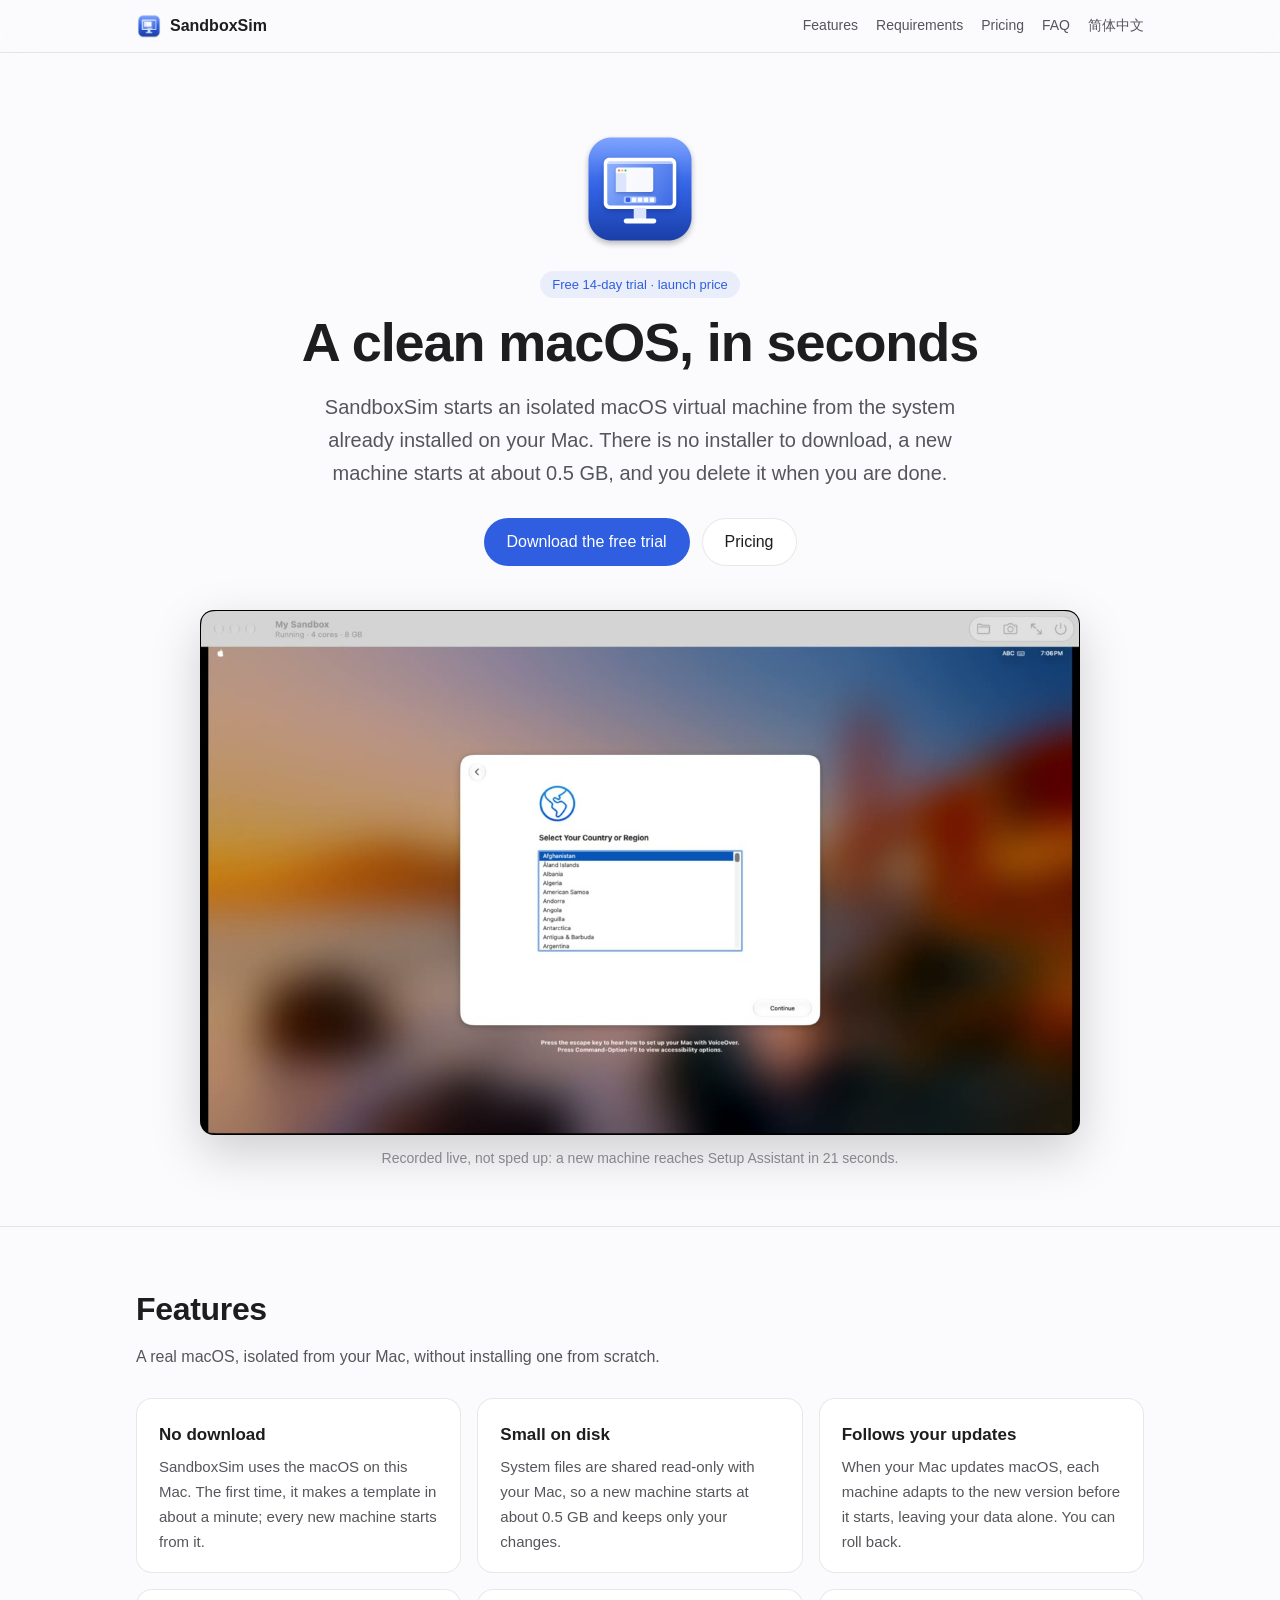
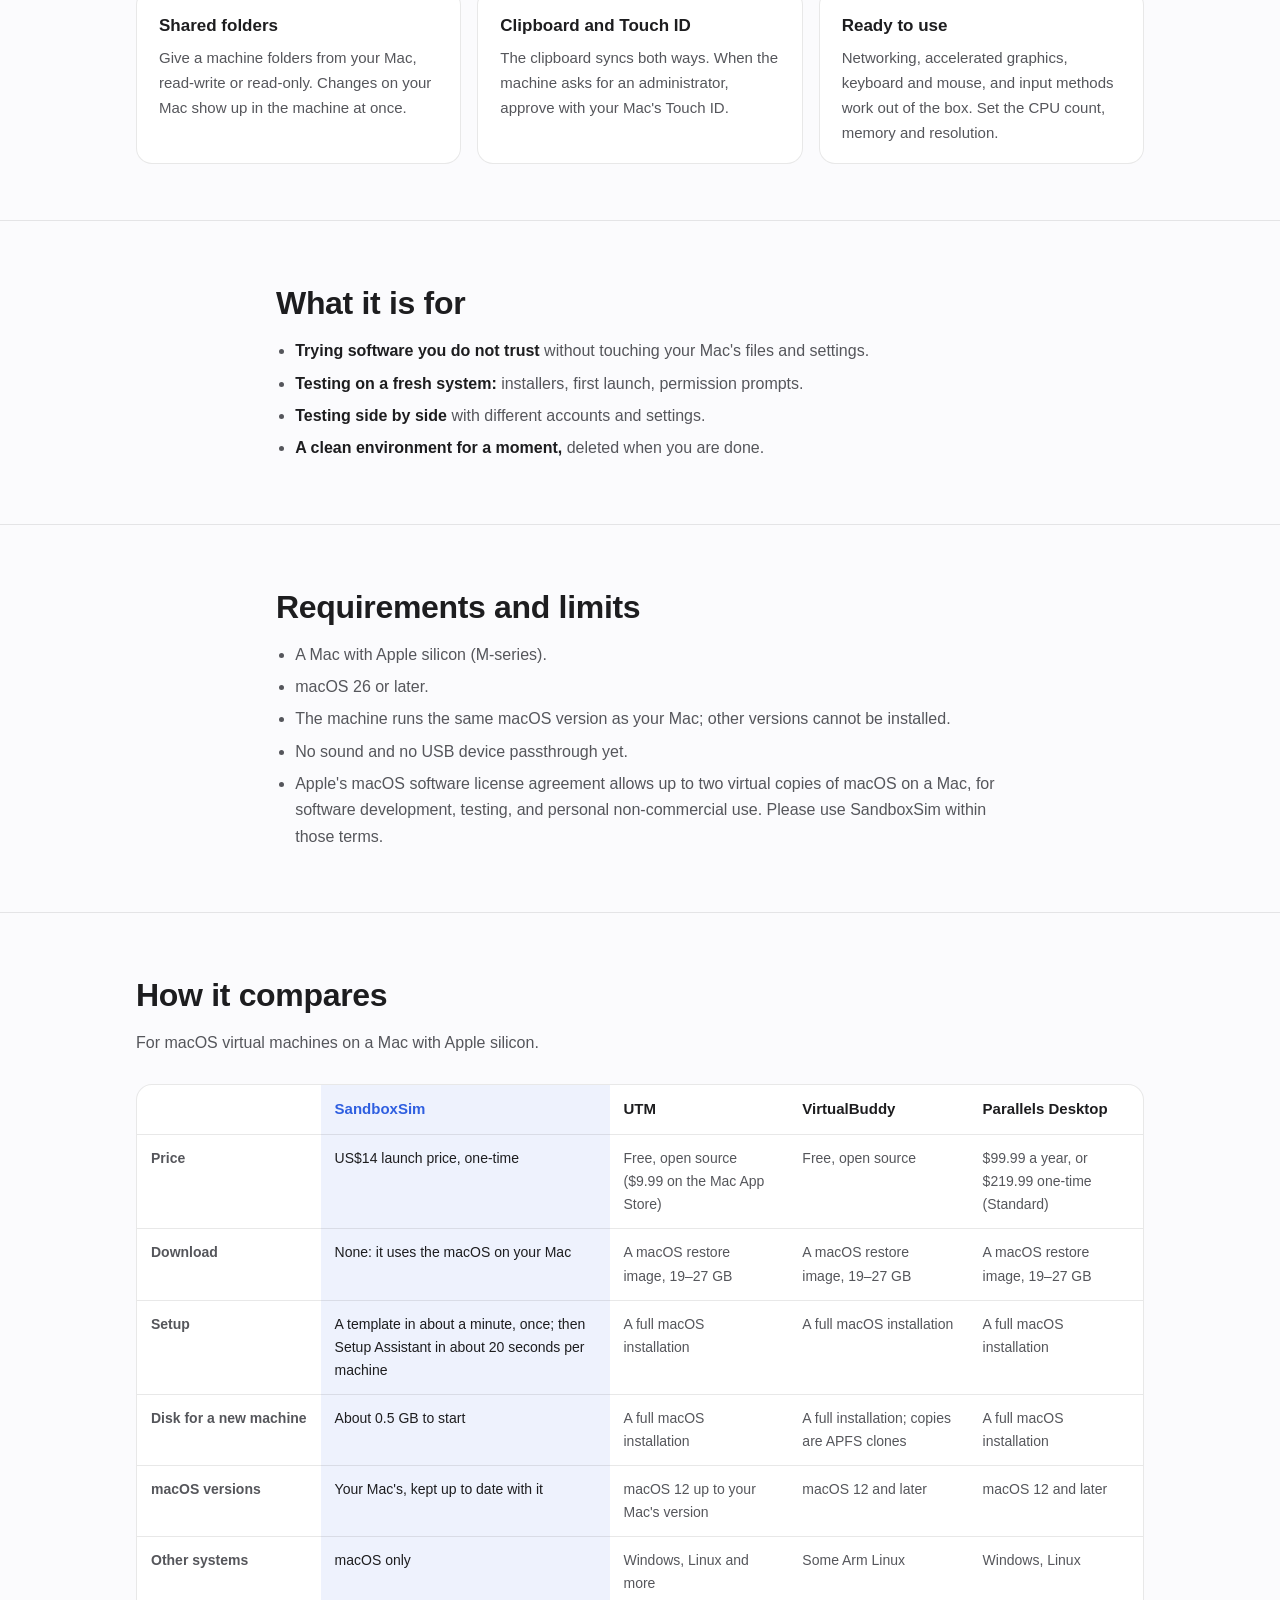
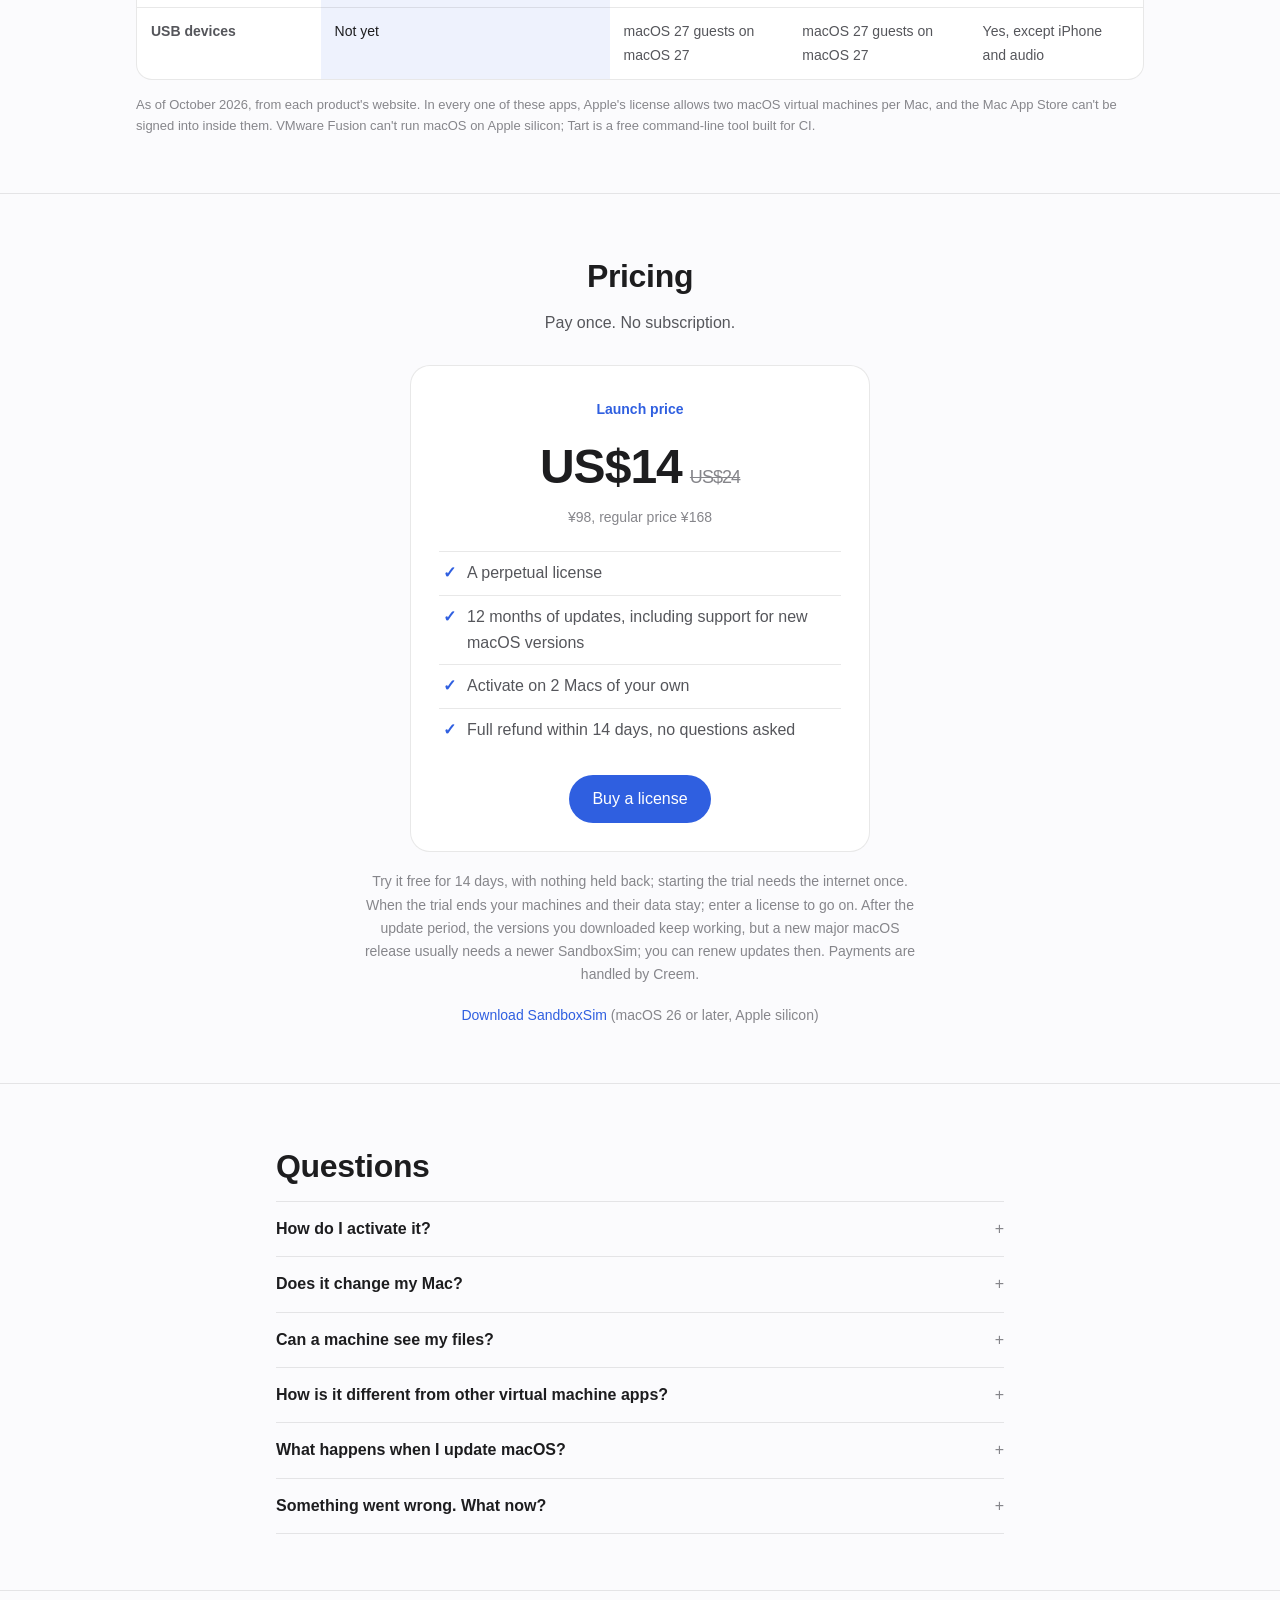
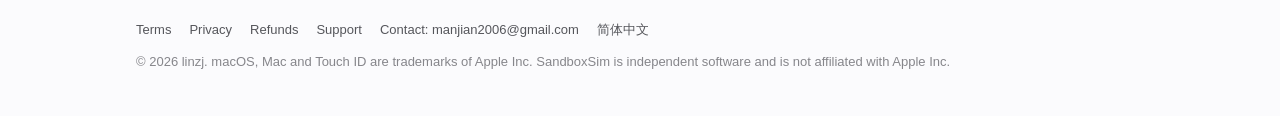
==== commit edc103a4: "English page: the app's English menu and button names; template in about a minute" ====
--- a/en/index.html
+++ b/en/index.html
@@ -44,7 +44,7 @@
     <h2>Features</h2>
     <p class="sub">A real macOS, isolated from your Mac, without installing one from scratch.</p>
     <div class="grid">
-      <div class="card"><h3>No download</h3><p>SandboxSim uses the macOS on this Mac. The first time, it makes a template in about 35 seconds; every new machine starts from it.</p></div>
+      <div class="card"><h3>No download</h3><p>SandboxSim uses the macOS on this Mac. The first time, it makes a template in about a minute; every new machine starts from it.</p></div>
       <div class="card"><h3>Small on disk</h3><p>System files are shared read-only with your Mac, so a new machine starts at about 0.5 GB and keeps only your changes.</p></div>
       <div class="card"><h3>Follows your updates</h3><p>When your Mac updates macOS, each machine adapts to the new version before it starts, leaving your data alone. You can roll back.</p></div>
       <div class="card"><h3>Shared folders</h3><p>Give a machine folders from your Mac, read-write or read-only. Changes on your Mac show up in the machine at once.</p></div>
@@ -112,14 +112,14 @@
       <p class="amount">US$14<small>US$24</small></p>
       <p class="usd">¥98, regular price ¥168</p>
       <ul>
-        <li>A perpetual licence</li>
+        <li>A perpetual license</li>
         <li>12 months of updates, including support for new macOS versions</li>
         <li>Activate on 2 Macs of your own</li>
         <li>Full refund within 14 days, no questions asked</li>
       </ul>
-      <a class="btn primary" href="https://www.creem.io/payment/prod_3l0ROLrQxDB8KigCL8UmXV">Buy a licence</a>
+      <a class="btn primary" href="https://www.creem.io/payment/prod_3l0ROLrQxDB8KigCL8UmXV">Buy a license</a>
     </div>
-    <p class="fine">Try it free for 14 days, with nothing held back; starting the trial needs the internet once. When the trial ends your machines and their data stay; enter a licence to go on. After the update period, the versions you downloaded keep working, but a new major macOS release usually needs a newer SandboxSim; you can renew updates then. Payments are handled by Creem.</p>
+    <p class="fine">Try it free for 14 days, with nothing held back; starting the trial needs the internet once. When the trial ends your machines and their data stay; enter a license to go on. After the update period, the versions you downloaded keep working, but a new major macOS release usually needs a newer SandboxSim; you can renew updates then. Payments are handled by Creem.</p>
     <p class="fine"><a href="https://github.com/linzj/sandboxsim-site/releases/latest/download/SandboxSim.dmg">Download SandboxSim</a> (macOS 26 or later, Apple silicon)</p>
   </div>
 </section>
@@ -129,7 +129,7 @@
     <h2>Questions</h2>
     <details>
       <summary>How do I activate it?</summary>
-      <p>After you pay, the order page and the confirmation email show your licence key. In SandboxSim, choose SandboxSim › 许可证… (Licence), paste the key and click 激活 (Activate). Activation needs the internet; after that the app checks once a day and works offline for up to 7 days. A licence activates on 2 Macs of your own; to move it, click 停用这台 Mac (Deactivate this Mac) on the old one.</p>
+      <p>After you pay, the order page and the confirmation email show your license key. In SandboxSim, choose SandboxSim › License…, paste the key and click Activate. Activation needs the internet; after that the app checks once a day and works offline for up to 7 days. A license activates on 2 Macs of your own; to move it, click Deactivate This Mac… on the old one.</p>
     </details>
     <details>
       <summary>Does it change my Mac?</summary>
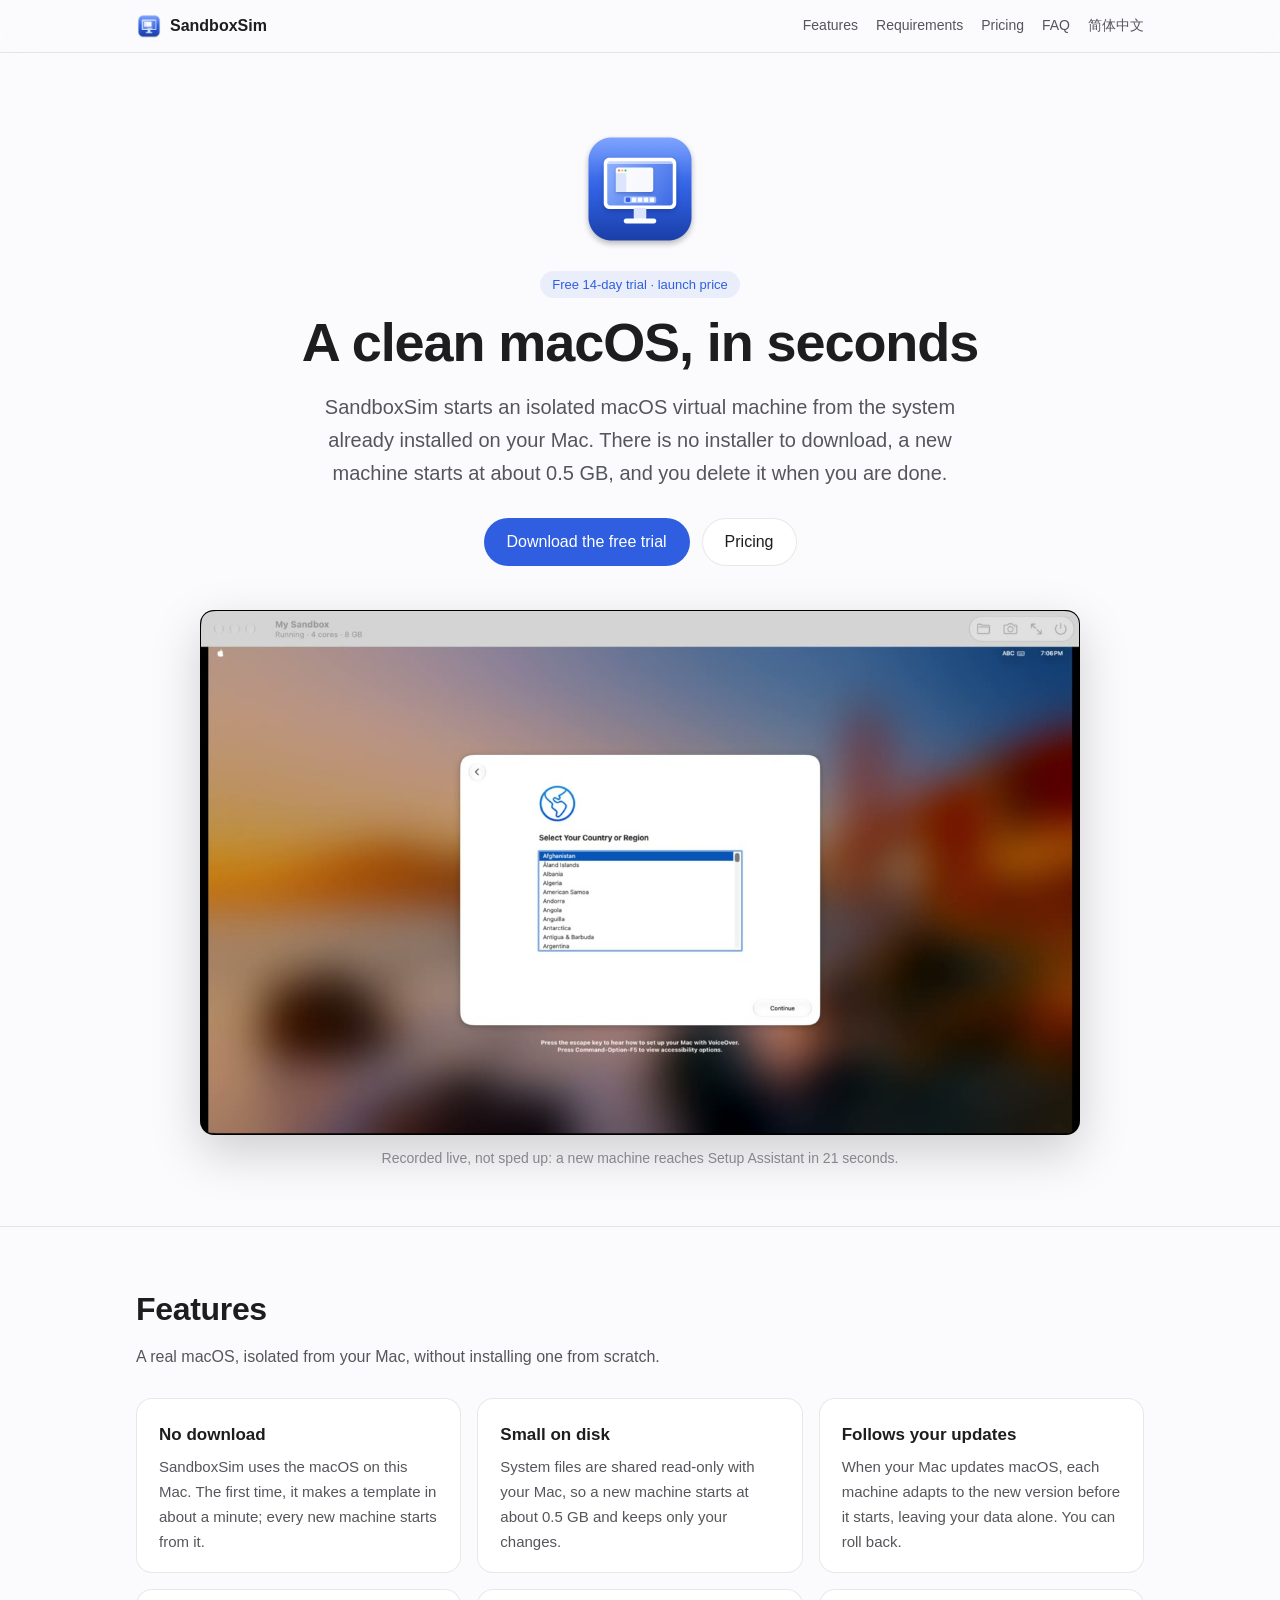
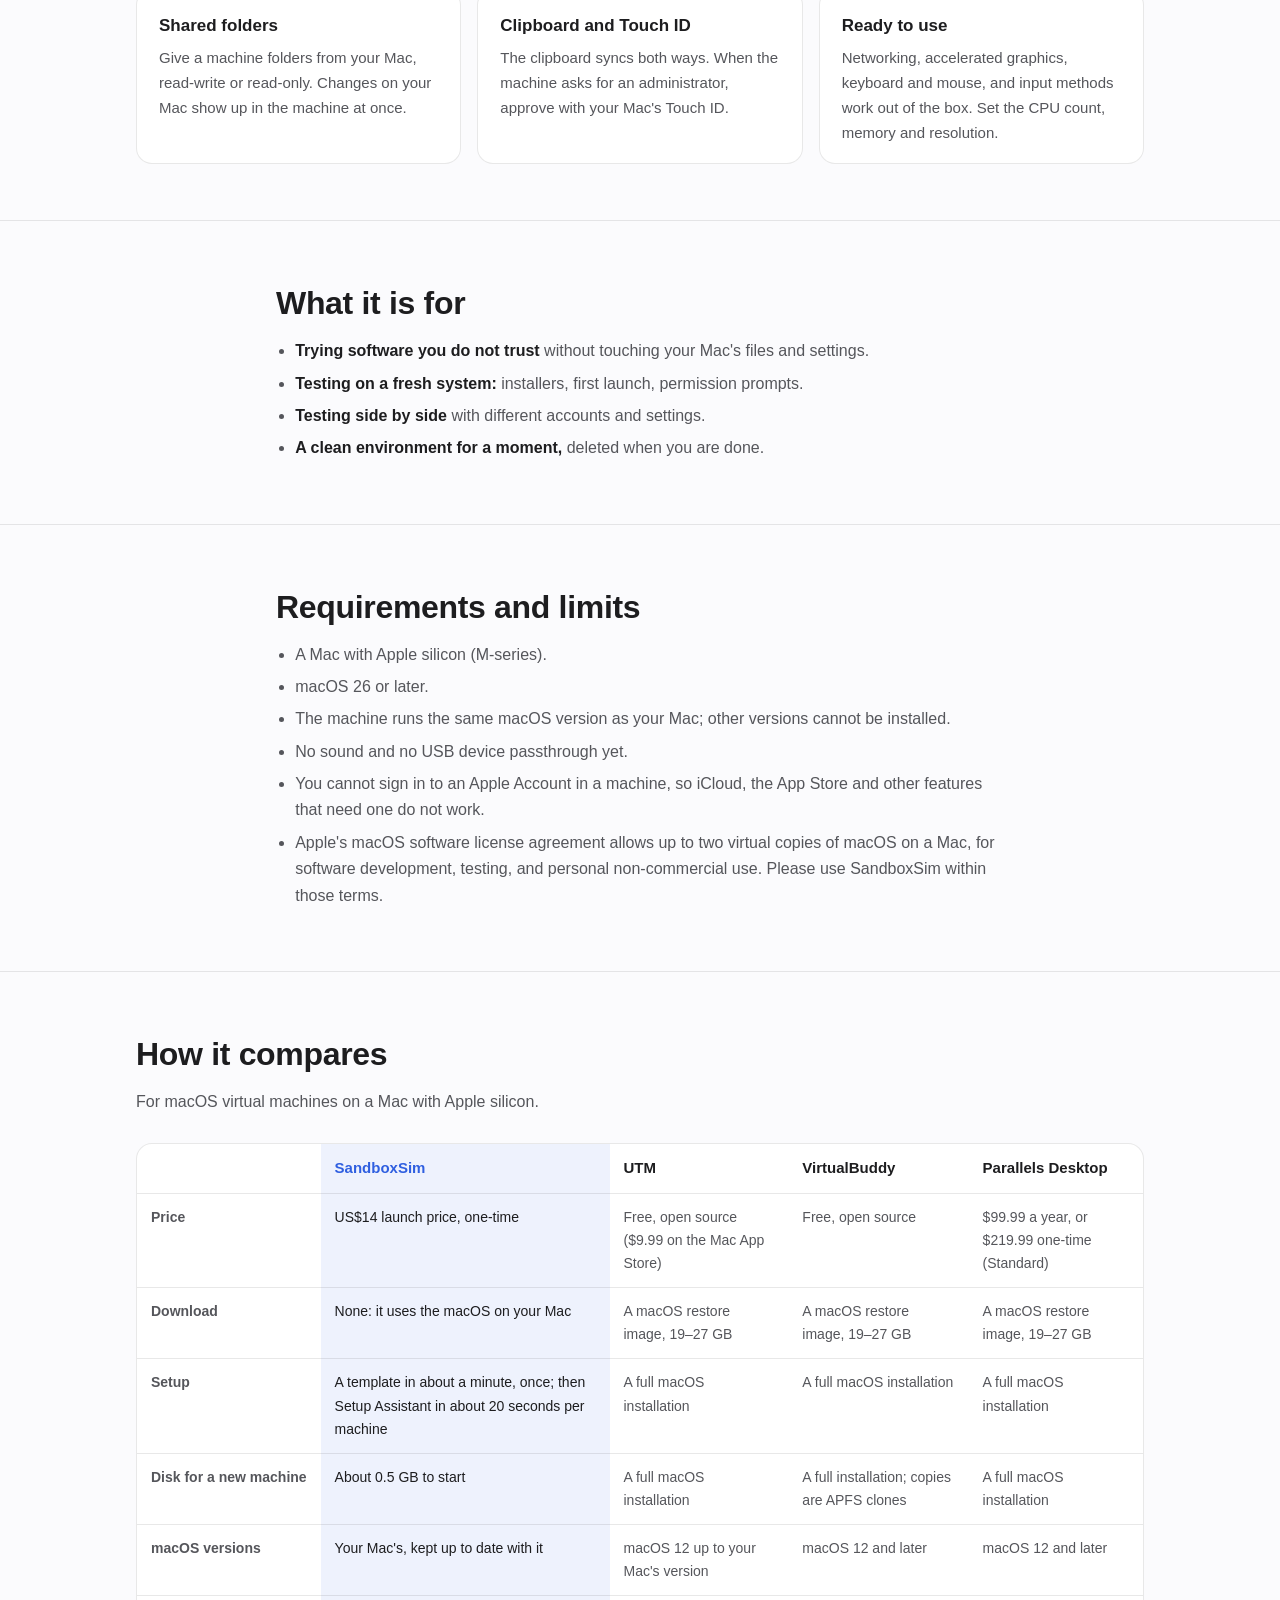
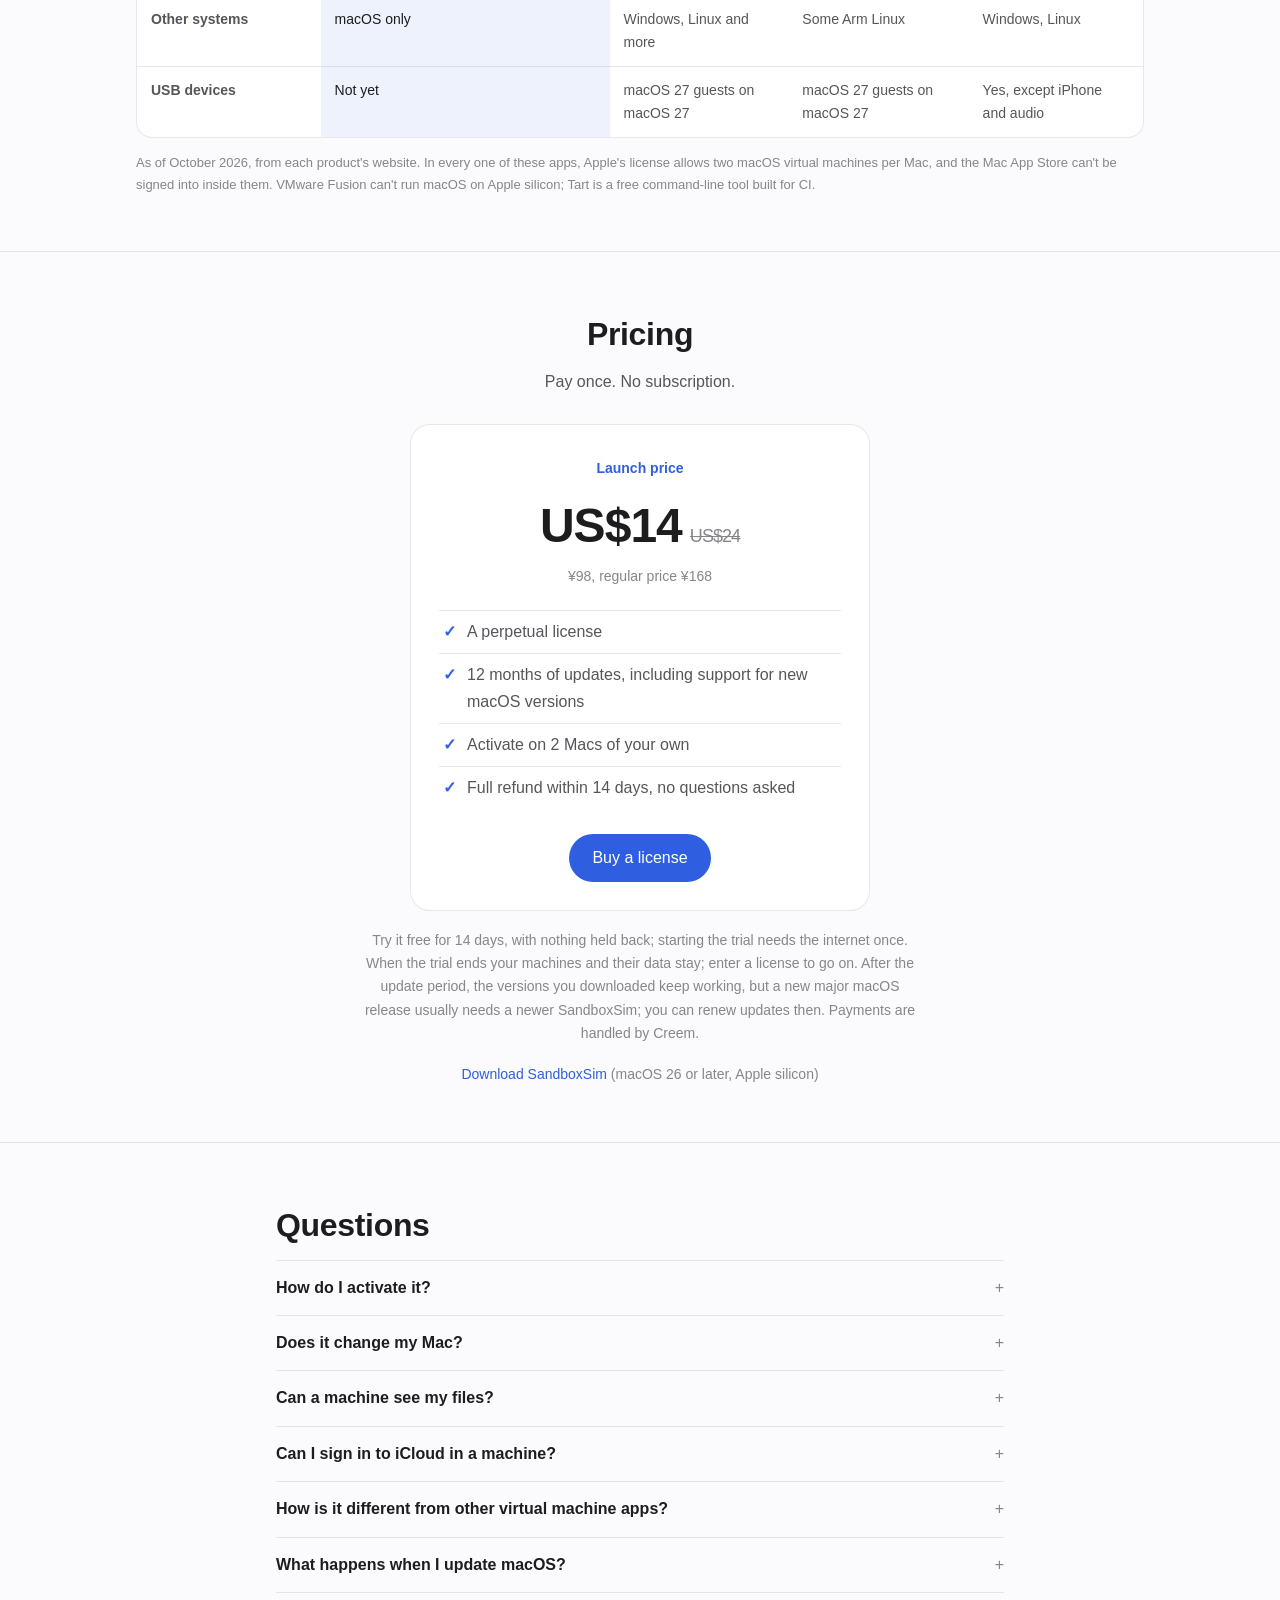
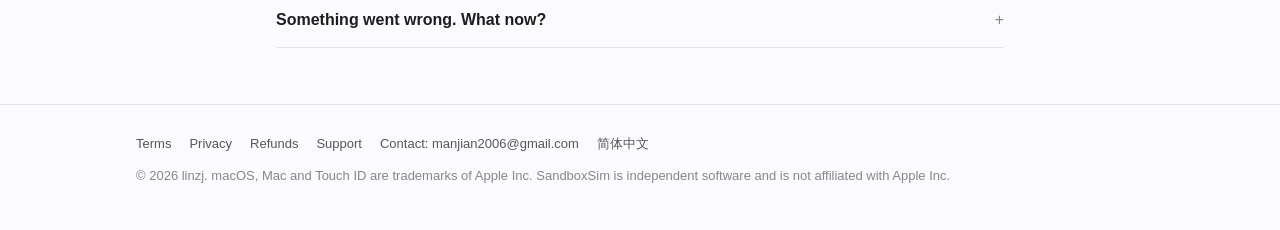
==== commit bd6ed45e: "Say that a machine cannot sign in to iCloud or an Apple Account" ====
--- a/en/index.html
+++ b/en/index.html
@@ -74,6 +74,7 @@
       <li>macOS 26 or later.</li>
       <li>The machine runs the same macOS version as your Mac; other versions cannot be installed.</li>
       <li>No sound and no USB device passthrough yet.</li>
+      <li>You cannot sign in to an Apple Account in a machine, so iCloud, the App Store and other features that need one do not work.</li>
       <li>Apple's macOS software license agreement allows up to two virtual copies of macOS on a Mac, for software development, testing, and personal non-commercial use. Please use SandboxSim within those terms.</li>
     </ul>
   </div>
@@ -140,6 +141,10 @@
       <p>No, unless you share a folder with it in its settings. A shared folder can be read-only.</p>
     </details>
     <details>
+      <summary>Can I sign in to iCloud in a machine?</summary>
+      <p>No. Signing in to an Apple Account in a machine (iCloud, the App Store and so on) ends with a “Verification Failed” alert. Apple checks the device's identity at sign-in, and it provides that identity only to its own virtualization framework; SandboxSim runs its own virtual machine engine and cannot get it. To move files between your Mac and a machine, use a shared folder.</p>
+    </details>
+    <details>
       <summary>How is it different from other virtual machine apps?</summary>
       <p>A usual macOS virtual machine downloads an installer of more than 10 GB and installs a whole system, tens of GB per machine. SandboxSim reuses your Mac's system, so a machine is ready in seconds and small enough to make and throw away often. The trade-off: it runs only the macOS version your Mac runs.</p>
     </details>
